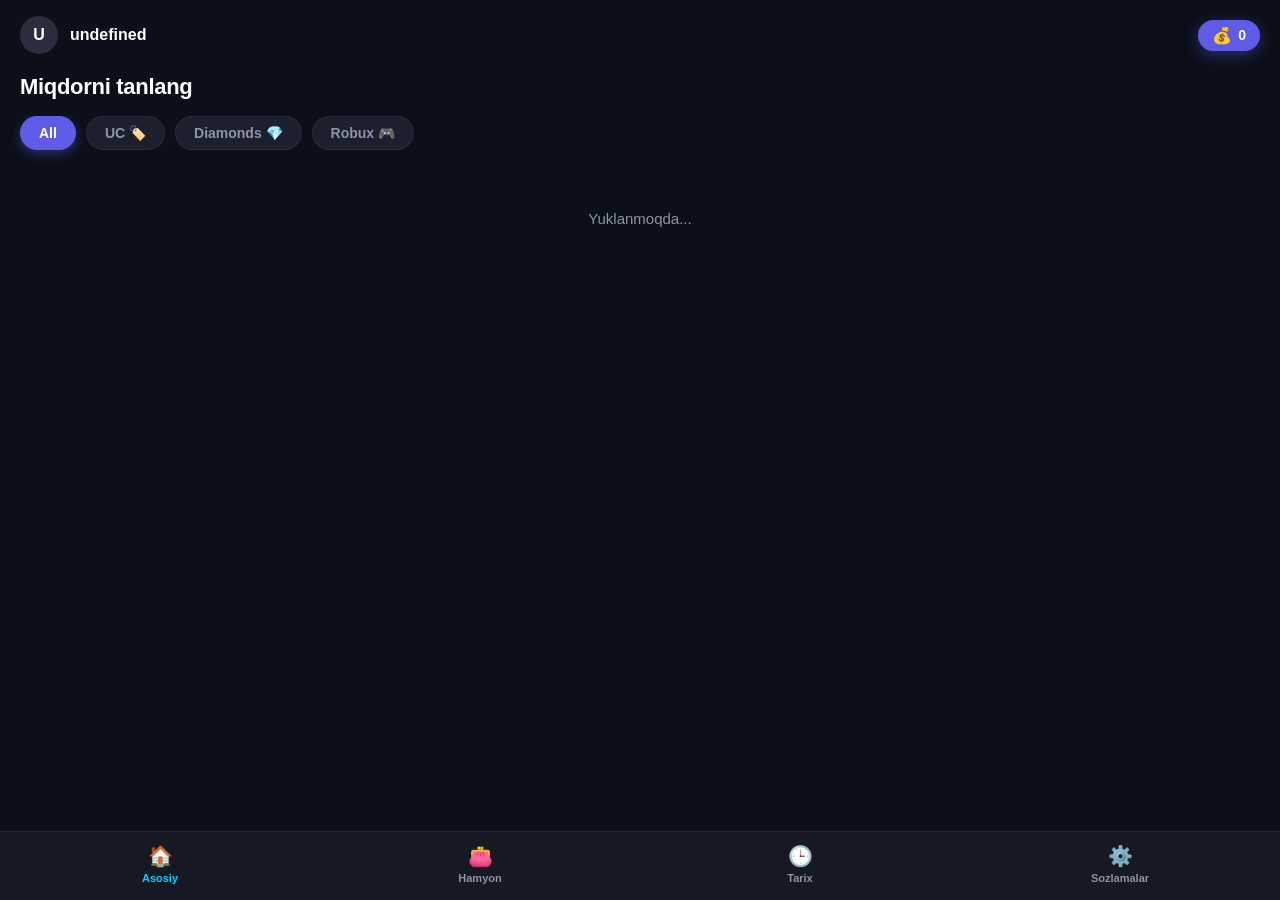
==== index.html @ a8fb094a "fix: overwrite old index.html files so GitHub Pages syncs the new UI" ====
<!DOCTYPE html>
<html lang="uz">

<head>
    <meta charset="UTF-8">
    <meta name="viewport" content="width=device-width, initial-scale=1.0, maximum-scale=1.0, user-scalable=no">
    <title>Donate Shop</title>

    <!-- Telegram Web App API -->
    <script src="https://telegram.org/js/telegram-web-app.js"></script>

    <style>
        /* 
         Buypin Clone Theme - Premium Dark
         We are hardcoding the dark theme as gamestop relies on dark UX
        */
        :root {
            --bg-main: #0b0f19;
            --bg-card: #1c1f2e;
            --bg-nav: #161824;
            --accent: #5e5ce6;
            --accent-glow: rgba(94, 92, 230, 0.4);
            --text-main: #ffffff;
            --text-muted: #8e93a6;
            --price-color: #00d2ff;
            /* Cyan pop */

            --border-radius: 16px;
            --font-family: -apple-system, BlinkMacSystemFont, "Segoe UI", Roboto, Helvetica, Arial, sans-serif;
        }

        * {
            box-sizing: border-box;
            -webkit-tap-highlight-color: transparent;
        }

        body {
            margin: 0;
            padding: 0;
            background-color: var(--bg-main);
            color: var(--text-main);
            font-family: var(--font-family);
            -webkit-font-smoothing: antialiased;
            padding-bottom: 90px;
            /* Space for bottom nav */
            overflow-x: hidden;
        }

        /* 1. HEADER (Buypin Exact Match) */
        .header {
            display: flex;
            justify-content: space-between;
            align-items: center;
            padding: 16px 20px 10px;
            background: var(--bg-main);
            position: sticky;
            top: 0;
            z-index: 50;
        }

        .header-left {
            display: flex;
            align-items: center;
            gap: 12px;
        }

        .avatar {
            width: 38px;
            height: 38px;
            border-radius: 50%;
            background: #2a2d3e;
            display: flex;
            align-items: center;
            justify-content: center;
            color: var(--text-main);
            font-weight: bold;
            font-size: 16px;
            object-fit: cover;
        }

        .user-name {
            font-size: 16px;
            font-weight: 700;
            margin: 0;
        }

        .header-right {
            display: flex;
            align-items: center;
            background: var(--accent);
            padding: 6px 14px;
            border-radius: 20px;
            gap: 6px;
            cursor: pointer;
            box-shadow: 0 4px 15px var(--accent-glow);
            transition: transform 0.2s;
        }

        .header-right:active {
            transform: scale(0.95);
        }

        .coin-icon {
            font-size: 16px;
            font-weight: bold;
            color: #ffd700;
        }

        .balance-value {
            font-weight: 800;
            font-size: 14px;
            color: #fff;
        }

        /* 2. TITLE */
        .page-title {
            padding: 10px 20px 16px;
            margin: 0;
            font-size: 22px;
            font-weight: 800;
            letter-spacing: -0.3px;
        }

        /* 3. CATEGORIES (Pills) */
        .categories-scroll {
            display: flex;
            gap: 10px;
            padding: 0 20px 20px;
            overflow-x: auto;
            scrollbar-width: none;
            -webkit-overflow-scrolling: touch;
        }

        .categories-scroll::-webkit-scrollbar {
            display: none;
        }

        .category-chip {
            padding: 8px 18px;
            border-radius: 20px;
            background: var(--bg-card);
            color: var(--text-muted);
            font-weight: 600;
            font-size: 14px;
            white-space: nowrap;
            cursor: pointer;
            border: 1px solid rgba(255, 255, 255, 0.05);
            transition: all 0.2s;
        }

        .category-chip.active {
            background: var(--accent);
            color: #ffffff;
            border-color: transparent;
            box-shadow: 0 4px 12px var(--accent-glow);
        }

        /* 4. PRODUCT GRID (2 Columns) */
        .grid-container {
            padding: 0 20px;
            display: grid;
            grid-template-columns: repeat(2, 1fr);
            gap: 12px;
        }

        /* 5. PRODUCT CARDS (Horizontal Layout inside) */
        .product-card {
            background: var(--bg-card);
            border-radius: 16px;
            padding: 14px;
            position: relative;
            display: flex;
            align-items: center;
            /* Vertical center */
            justify-content: space-between;
            border: 1px solid rgba(255, 255, 255, 0.04);
            box-shadow: 0 4px 12px rgba(0, 0, 0, 0.2);
            transition: transform 0.1s, box-shadow 0.1s;
            cursor: pointer;
            overflow: hidden;
            min-height: 85px;
        }

        .product-card:active {
            transform: scale(0.96);
            background: #232738;
        }

        .card-icon {
            font-size: 32px;
            filter: drop-shadow(0 2px 4px rgba(0, 0, 0, 0.3));
            flex-shrink: 0;
        }

        .card-info {
            display: flex;
            flex-direction: column;
            align-items: flex-end;
            /* Right align text like Buypin */
            flex-grow: 1;
            margin-left: 10px;
        }

        .card-title {
            font-size: 14px;
            font-weight: 700;
            margin: 0 0 4px 0;
            color: var(--text-main);
            text-align: right;
        }

        .card-price {
            font-size: 12px;
            font-weight: 800;
            color: var(--price-color);
            margin: 0;
            background: rgba(0, 210, 255, 0.1);
            padding: 2px 6px;
            border-radius: 6px;
            text-align: right;
        }

        /* Loading State */
        .loading-state {
            grid-column: 1 / -1;
            text-align: center;
            padding: 40px;
            color: var(--text-muted);
            font-size: 15px;
            font-weight: 500;
        }

        /* 6. BOTTOM NAVIGATION BAR (Asosiy, Hamyon, Tarix, Sozlamalar) */
        .bottom-nav {
            position: fixed;
            bottom: 0;
            left: 0;
            width: 100%;
            background: var(--bg-nav);
            display: flex;
            justify-content: space-around;
            padding: 12px 0 16px;
            /* Padding for iOS */
            border-top: 1px solid rgba(255, 255, 255, 0.05);
            z-index: 100;
        }

        .nav-item {
            display: flex;
            flex-direction: column;
            align-items: center;
            gap: 4px;
            color: var(--text-muted);
            font-size: 11px;
            font-weight: 600;
            cursor: pointer;
            transition: color 0.2s;
            flex: 1;
        }

        .nav-item.active {
            color: var(--price-color);
            /* Bright indicator for active */
        }

        .nav-icon {
            font-size: 20px;
        }

        /* 7. PURCHASE MODAL (BOTTOM SHEET) */
        .bottom-sheet-overlay {
            position: fixed;
            top: 0;
            left: 0;
            right: 0;
            bottom: 0;
            background: rgba(0, 0, 0, 0.6);
            backdrop-filter: blur(4px);
            -webkit-backdrop-filter: blur(4px);
            display: flex;
            align-items: flex-end;
            z-index: 1000;
            opacity: 0;
            pointer-events: none;
            transition: opacity 0.3s ease;
        }

        .bottom-sheet-overlay.active {
            opacity: 1;
            pointer-events: auto;
        }

        .bottom-sheet {
            background: var(--bg-card);
            width: 100%;
            border-radius: 20px 20px 0 0;
            padding: 24px;
            transform: translateY(100%);
            transition: transform 0.3s cubic-bezier(0.2, 0.8, 0.2, 1);
            box-shadow: 0 -10px 40px rgba(0, 0, 0, 0.3);
            border-top: 1px solid rgba(255, 255, 255, 0.05);
        }

        .bottom-sheet-overlay.active .bottom-sheet {
            transform: translateY(0);
        }

        .sheet-handle {
            width: 36px;
            height: 4px;
            background: #3e4256;
            border-radius: 2px;
            margin: -10px auto 20px;
        }

        .sheet-header-title {
            text-align: center;
            font-size: 18px;
            font-weight: 800;
            margin: 0 0 20px 0;
            color: var(--text-main);
        }

        /* Selected product info inside modal */
        .selected-product-box {
            background: var(--bg-main);
            border-radius: 12px;
            padding: 16px;
            display: flex;
            align-items: center;
            justify-content: space-between;
            margin-bottom: 20px;
            border: 1px solid rgba(255, 255, 255, 0.03);
        }

        .sp-left {
            display: flex;
            align-items: center;
            gap: 12px;
        }

        .sp-icon {
            font-size: 24px;
        }

        .sp-title {
            font-weight: 700;
            font-size: 15px;
            margin: 0;
        }

        .sp-price {
            color: var(--price-color);
            font-weight: 800;
            font-size: 14px;
            margin: 0;
            text-align: right;
        }

        .input-group {
            margin-bottom: 24px;
        }

        .input-label {
            display: block;
            font-size: 13px;
            font-weight: 600;
            margin-bottom: 8px;
            color: var(--text-muted);
        }

        .premium-input {
            width: 100%;
            padding: 14px 16px;
            background: var(--bg-main);
            border: 1px solid rgba(255, 255, 255, 0.08);
            border-radius: 12px;
            font-size: 16px;
            color: var(--text-main);
            outline: none;
            transition: all 0.2s;
        }

        .premium-input:focus {
            border-color: var(--accent);
            box-shadow: 0 0 0 2px var(--accent-glow);
        }

        .sheet-btn {
            width: 100%;
            padding: 16px;
            background: var(--accent);
            color: white;
            border: none;
            border-radius: 12px;
            font-size: 16px;
            font-weight: 800;
            cursor: pointer;
            box-shadow: 0 4px 15px var(--accent-glow);
            transition: transform 0.1s;
        }

        .sheet-btn:active {
            transform: scale(0.97);
            background: #4a48d4;
        }
    </style>
</head>

<body>

    <!-- 1. HEADER -->
    <header class="header">
        <div class="header-left">
            <img id="userAvatarWrap" class="avatar" src="" style="display:none;">
            <div id="defaultAvatar" class="avatar">U</div>
            <h2 class="user-name" id="userName">undefined</h2>
        </div>
        <div class="header-right" onclick="sendTopupAction()">
            <span class="coin-icon">💰</span>
            <span class="balance-value" id="userBalance">0</span>
        </div>
    </header>

    <!-- 2. TITLE -->
    <h1 class="page-title">Miqdorni tanlang</h1>

    <!-- 3. CATEGORIES -->
    <div class="categories-scroll" id="categoriesWrapper">
        <div class="category-chip active" onclick="filterCategory('All', this)">All</div>
        <div class="category-chip" onclick="filterCategory('PUBG Mobile', this)">UC 🏷️</div>
        <div class="category-chip" onclick="filterCategory('Mobile Legends', this)">Diamonds 💎</div>
        <div class="category-chip" onclick="filterCategory('Roblox', this)">Robux 🎮</div>
    </div>

    <!-- 4 & 5. PRODUCT GRID & CARDS -->
    <main class="grid-container" id="productsGrid">
        <div class="loading-state">Yuklanmoqda...</div>
    </main>

    <!-- 6. BOTTOM NAVIGATION -->
    <nav class="bottom-nav">
        <div class="nav-item active">
            <span class="nav-icon">🏠</span>
            <span>Asosiy</span>
        </div>
        <div class="nav-item" onclick="sendTopupAction()">
            <span class="nav-icon">👛</span>
            <span>Hamyon</span>
        </div>
        <div class="nav-item">
            <span class="nav-icon">🕒</span>
            <span>Tarix</span>
        </div>
        <div class="nav-item">
            <span class="nav-icon">⚙️</span>
            <span>Sozlamalar</span>
        </div>
    </nav>

    <!-- 7. PURCHASE MODAL (BOTTOM SHEET) -->
    <div class="bottom-sheet-overlay" id="bottomSheet" onclick="closeSheetOnBackground(event)">
        <div class="bottom-sheet">
            <div class="sheet-handle"></div>
            <h3 class="sheet-header-title" id="sheetCategoryTitle">PUBG Mobile</h3>

            <div class="selected-product-box">
                <div class="sp-left">
                    <div class="sp-icon" id="sheetIcon">💎</div>
                    <div class="sp-title" id="sheetName">60 UC</div>
                </div>
                <div class="sp-price" id="sheetPrice">11 500 UZS</div>
            </div>

            <div class="input-group">
                <label class="input-label" for="playerIdInput">User ID</label>
                <input type="text" id="playerIdInput" class="premium-input" placeholder="ID raqamingizni kiriting"
                    inputmode="numeric">
            </div>

            <button class="sheet-btn" onclick="confirmPurchase()">Tasdiqlash</button>
        </div>
    </div>

    <!-- MAIN LOGIC -->
    <script>
        const tg = window.Telegram.WebApp;

        let currentProductId = null;
        let allProducts = [];

        // API Endpoint for Catalog
        const API_URL = 'http://localhost:8080/api/catalog';

        document.addEventListener("DOMContentLoaded", () => {
            // WebApp Init
            tg.expand();
            tg.ready();
            tg.disableClosingConfirmation();

            // Set background color of telegram header to match our dark theme
            tg.setHeaderColor('#0b0f19');
            tg.setBackgroundColor('#0b0f19');

            // Setup Header User Info
            if (tg.initDataUnsafe && tg.initDataUnsafe.user) {
                const user = tg.initDataUnsafe.user;
                // If username exists, use it, else first name, else "undefined" like in buypin screenshot
                const displayName = user.username || user.first_name || 'undefined';
                document.getElementById('userName').textContent = displayName;

                // Set first letter as default avatar if no photo
                if (displayName !== 'undefined') {
                    document.getElementById('defaultAvatar').textContent = displayName.charAt(0).toUpperCase();
                }

                if (user.photo_url) {
                    const img = document.getElementById('userAvatarWrap');
                    img.src = user.photo_url;
                    img.style.display = 'flex';
                    document.getElementById('defaultAvatar').style.display = 'none';
                }
            }

            // Fetch Data
            fetchCatalog();
        });

        async function fetchCatalog() {
            try {
                const response = await fetch(API_URL);
                if (!response.ok) throw new Error('API Error');
                const data = await response.json();

                if (data.status === 'success') {
                    allProducts = data.data;
                    renderProducts(allProducts);
                } else {
                    renderMockDataFallback("Failed to load");
                }
            } catch (error) {
                console.error("Error fetching catalog:", error);
                renderMockDataFallback(error);
            }
        }

        function renderMockDataFallback(err) {
            allProducts = [
                { id: "pubg_60", category: "PUBG Mobile", name: "60 UC", price: 11500, icon: "💳" },
                { id: "pubg_325", category: "PUBG Mobile", name: "325 UC", price: 58000, icon: "📦" },
                { id: "pubg_660", category: "PUBG Mobile", name: "660 UC", price: 115000, icon: "💰" },
                { id: "mlbb_86", category: "Mobile Legends", name: "86 💎", price: 16000, icon: "💎" },
                { id: "roblox_80", category: "Roblox", name: "80 R$", price: 18000, icon: "🎮" }
            ];
            renderProducts(allProducts);
        }

        function renderProducts(products) {
            const grid = document.getElementById('productsGrid');
            grid.innerHTML = '';

            if (products.length === 0) {
                grid.innerHTML = '<div class="loading-state">Tovarlar topilmadi</div>';
                return;
            }

            products.forEach(p => {
                const priceFormatted = new Intl.NumberFormat('ru-RU').format(p.price);
                const card = document.createElement('div');
                card.className = 'product-card';
                card.onclick = () => openBottomSheet(p.id, p.category, p.name, p.price, p.icon);

                card.innerHTML = `
                    <div class="card-icon">${p.icon || '💳'}</div>
                    <div class="card-info">
                        <h4 class="card-title">${p.name}</h4>
                        <p class="card-price">${priceFormatted} UZS</p>
                    </div>
                `;
                grid.appendChild(card);
            });
        }

        function filterCategory(category, element) {
            if (tg.HapticFeedback) tg.HapticFeedback.selectionChanged();

            document.querySelectorAll('.category-chip').forEach(c => c.classList.remove('active'));
            element.classList.add('active');

            if (category === 'All') {
                renderProducts(allProducts);
            } else {
                const filtered = allProducts.filter(p => p.category === category);
                renderProducts(filtered);
            }
        }

        function sendTopupAction() {
            if (tg.HapticFeedback) tg.HapticFeedback.impactOccurred('medium');
            const data = JSON.stringify({ action: 'topup' });
            tg.sendData(data);
        }

        // Bottom Sheet Logic
        function openBottomSheet(productId, categoryName, productName, productPrice, iconId) {
            currentProductId = productId;
            const priceFormatted = new Intl.NumberFormat('ru-RU').format(productPrice);

            document.getElementById('sheetCategoryTitle').textContent = categoryName;
            document.getElementById('sheetName').textContent = productName;
            document.getElementById('sheetPrice').textContent = `${priceFormatted} UZS`;
            document.getElementById('sheetIcon').textContent = iconId || '💳';

            document.getElementById('playerIdInput').value = '';

            const overlay = document.getElementById('bottomSheet');
            overlay.classList.add('active');

            if (tg.HapticFeedback) tg.HapticFeedback.selectionChanged();
        }

        function closeBottomSheet() {
            document.getElementById('bottomSheet').classList.remove('active');
            currentProductId = null;
        }

        function closeSheetOnBackground(e) {
            if (e.target.id === 'bottomSheet') {
                closeBottomSheet();
            }
        }

        function confirmPurchase() {
            const playerId = document.getElementById('playerIdInput').value.trim();

            if (!playerId) {
                if (tg.HapticFeedback) tg.HapticFeedback.notificationOccurred('error');
                tg.showAlert("Iltimos, User ID kiriting!");
                return;
            }

            if (tg.HapticFeedback) tg.HapticFeedback.notificationOccurred('success');

            const data = JSON.stringify({
                action: 'buy',
                product_id: currentProductId,
                player_id: playerId
            });

            tg.sendData(data);
            closeBottomSheet();
        }
    </script>
</body>

</html>
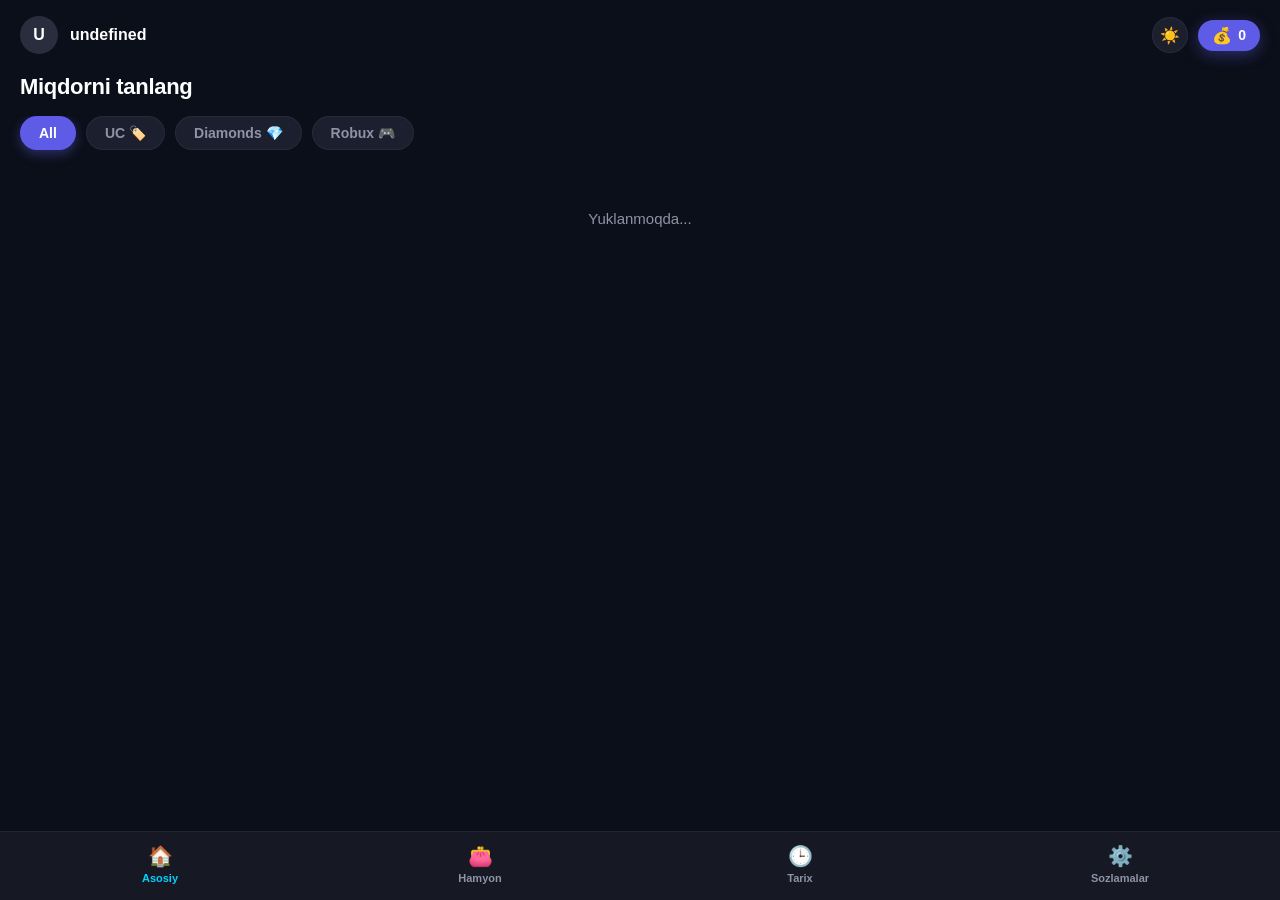
==== commit ab9e8ee5: "Update premium UI" ====
--- a/index.html
+++ b/index.html
@@ -11,8 +11,7 @@
 
     <style>
         /* 
-         Buypin Clone Theme - Premium Dark
-         We are hardcoding the dark theme as gamestop relies on dark UX
+         Premium Dynamic Theme
         */
         :root {
             --bg-main: #0b0f19;
@@ -23,10 +22,24 @@
             --text-main: #ffffff;
             --text-muted: #8e93a6;
             --price-color: #00d2ff;
-            /* Cyan pop */
+            --border-light: rgba(255, 255, 255, 0.05);
+            --border-input: rgba(255, 255, 255, 0.08);
 
             --border-radius: 16px;
             --font-family: -apple-system, BlinkMacSystemFont, "Segoe UI", Roboto, Helvetica, Arial, sans-serif;
+        }
+
+        [data-theme="light"] {
+            --bg-main: #f4f6f8;
+            --bg-card: #ffffff;
+            --bg-nav: #ffffff;
+            --accent: #5e5ce6;
+            --accent-glow: rgba(94, 92, 230, 0.2);
+            --text-main: #1a1b2e;
+            --text-muted: #6b7280;
+            --price-color: #0088cc;
+            --border-light: rgba(0, 0, 0, 0.06);
+            --border-input: rgba(0, 0, 0, 0.1);
         }
 
         * {
@@ -404,6 +417,63 @@
             transform: scale(0.97);
             background: #4a48d4;
         }
+
+        [data-theme="light"] .category-chip,
+        [data-theme="light"] .product-card,
+        [data-theme="light"] .bottom-sheet,
+        [data-theme="light"] .bottom-nav,
+        [data-theme="light"] .selected-product-box,
+        [data-theme="light"] .payment-method-card {
+            border-color: var(--border-light) !important;
+            box-shadow: 0 4px 15px rgba(0, 0, 0, 0.03) !important;
+        }
+
+        [data-theme="light"] .premium-input {
+            border-color: var(--border-input);
+            background: #f4f6f8;
+        }
+
+        [data-theme="light"] .product-card:active {
+            background: #f0f2f5;
+        }
+
+        /* Premium Glow and Glassmorphism */
+        .bottom-sheet {
+            backdrop-filter: blur(10px);
+            -webkit-backdrop-filter: blur(10px);
+            background: rgba(28, 31, 46, 0.95);
+        }
+
+        [data-theme="light"] .bottom-sheet {
+            background: rgba(255, 255, 255, 0.95);
+        }
+
+        .product-card {
+            transition: all 0.2s cubic-bezier(0.4, 0, 0.2, 1);
+        }
+
+        .theme-toggle-btn {
+            background: var(--bg-card);
+            border: 1px solid var(--border-light);
+            border-radius: 50%;
+            width: 36px;
+            height: 36px;
+            display: flex;
+            align-items: center;
+            justify-content: center;
+            font-size: 16px;
+            cursor: pointer;
+            transition: transform 0.2s;
+            color: var(--text-main);
+        }
+
+        .theme-toggle-btn:active {
+            transform: scale(0.9);
+        }
+
+        body {
+            transition: background-color 0.3s ease, color 0.3s ease;
+        }
     </style>
 </head>
 
@@ -416,18 +486,21 @@
             <div id="defaultAvatar" class="avatar">U</div>
             <h2 class="user-name" id="userName">undefined</h2>
         </div>
-        <div class="header-right" onclick="sendTopupAction()">
-            <span class="coin-icon">💰</span>
-            <span class="balance-value" id="userBalance">0</span>
+        <div style="display: flex; gap: 10px; align-items: center;">
+            <div class="theme-toggle-btn" onclick="toggleTheme()" id="themeToggleIcon">☀️</div>
+            <div class="header-right" onclick="sendTopupAction()">
+                <span class="coin-icon">💰</span>
+                <span class="balance-value" id="userBalance">0</span>
+            </div>
         </div>
     </header>
 
     <!-- 2. TITLE -->
-    <h1 class="page-title">Miqdorni tanlang</h1>
+    <h1 class="page-title" id="pageTitle">Miqdorni tanlang</h1>
 
     <!-- 3. CATEGORIES -->
     <div class="categories-scroll" id="categoriesWrapper">
-        <div class="category-chip active" onclick="filterCategory('All', this)">All</div>
+        <div class="category-chip active" id="catAll" onclick="filterCategory('All', this)">All</div>
         <div class="category-chip" onclick="filterCategory('PUBG Mobile', this)">UC 🏷️</div>
         <div class="category-chip" onclick="filterCategory('Mobile Legends', this)">Diamonds 💎</div>
         <div class="category-chip" onclick="filterCategory('Roblox', this)">Robux 🎮</div>
@@ -442,19 +515,19 @@
     <nav class="bottom-nav">
         <div class="nav-item active">
             <span class="nav-icon">🏠</span>
-            <span>Asosiy</span>
+            <span id="navHome">Asosiy</span>
         </div>
         <div class="nav-item" onclick="sendTopupAction()">
             <span class="nav-icon">👛</span>
-            <span>Hamyon</span>
+            <span id="navWallet">Hamyon</span>
         </div>
         <div class="nav-item">
             <span class="nav-icon">🕒</span>
-            <span>Tarix</span>
+            <span id="navHistory">Tarix</span>
         </div>
         <div class="nav-item">
             <span class="nav-icon">⚙️</span>
-            <span>Sozlamalar</span>
+            <span id="navSettings">Sozlamalar</span>
         </div>
     </nav>
 
@@ -473,184 +546,535 @@
             </div>
 
             <div class="input-group">
-                <label class="input-label" for="playerIdInput">User ID</label>
+                <label class="input-label" id="labelUserId" for="playerIdInput">User ID</label>
                 <input type="text" id="playerIdInput" class="premium-input" placeholder="ID raqamingizni kiriting"
                     inputmode="numeric">
             </div>
 
-            <button class="sheet-btn" onclick="confirmPurchase()">Tasdiqlash</button>
+            <button class="sheet-btn" id="btnConfirm" onclick="openPaymentMethods()">Tasdiqlash</button>
         </div>
     </div>
 
-    <!-- MAIN LOGIC -->
-    <script>
-        const tg = window.Telegram.WebApp;
-
-        let currentProductId = null;
-        let allProducts = [];
-
-        // API Endpoint for Catalog
-        const API_URL = 'http://localhost:8080/api/catalog';
-
-        document.addEventListener("DOMContentLoaded", () => {
-            // WebApp Init
-            tg.expand();
-            tg.ready();
-            tg.disableClosingConfirmation();
-
-            // Set background color of telegram header to match our dark theme
-            tg.setHeaderColor('#0b0f19');
-            tg.setBackgroundColor('#0b0f19');
-
-            // Setup Header User Info
-            if (tg.initDataUnsafe && tg.initDataUnsafe.user) {
-                const user = tg.initDataUnsafe.user;
-                // If username exists, use it, else first name, else "undefined" like in buypin screenshot
-                const displayName = user.username || user.first_name || 'undefined';
-                document.getElementById('userName').textContent = displayName;
-
-                // Set first letter as default avatar if no photo
-                if (displayName !== 'undefined') {
-                    document.getElementById('defaultAvatar').textContent = displayName.charAt(0).toUpperCase();
-                }
-
-                if (user.photo_url) {
-                    const img = document.getElementById('userAvatarWrap');
-                    img.src = user.photo_url;
-                    img.style.display = 'flex';
-                    document.getElementById('defaultAvatar').style.display = 'none';
-                }
-            }
-
-            // Fetch Data
-            fetchCatalog();
-        });
-
-        async function fetchCatalog() {
-            try {
-                const response = await fetch(API_URL);
-                if (!response.ok) throw new Error('API Error');
-                const data = await response.json();
-
-                if (data.status === 'success') {
-                    allProducts = data.data;
-                    renderProducts(allProducts);
+    <!-- 8. PAYMENT METHODS MODAL (BOTTOM SHEET) -->
+    <div class="bottom-sheet-overlay" id="paymentMethodsSheet" onclick="closeSheetOnBackground(event)">
+        <div class="bottom-sheet">
+            <div class="sheet-handle"></div>
+            <h3 class="sheet-header-title" id="titlePaymentMethod">To'lov usulini tanlang</h3>
+
+            <div class="payment-methods-grid"
+                style="display: grid; grid-template-columns: 1fr 1fr; gap: 12px; margin-bottom: 24px;">
+                <div class="payment-method-card" onclick="openPaymentDetails('Uzcard')"
+                    style="background: var(--bg-main); border: 1px solid rgba(255,255,255,0.08); border-radius: 12px; padding: 16px; text-align: center; cursor: pointer;">
+                    <span style="font-size: 24px; display: block; margin-bottom: 8px;">💳</span>
+                    <span style="font-weight: 700; font-size: 14px;">Uzcard</span>
+                </div>
+                <div class="payment-method-card" onclick="openPaymentDetails('HUMO')"
+                    style="background: var(--bg-main); border: 1px solid rgba(255,255,255,0.08); border-radius: 12px; padding: 16px; text-align: center; cursor: pointer;">
+                    <span style="font-size: 24px; display: block; margin-bottom: 8px;">💳</span>
+                    <span style="font-weight: 700; font-size: 14px;">HUMO</span>
+                </div>
+            </div>
+        </div>
+    </div>
+
+    <!-- 9. PAYMENT DETAILS MODAL (BOTTOM SHEET) -->
+    <div class="bottom-sheet-overlay" id="paymentDetailsSheet" onclick="closeSheetOnBackground(event)">
+        <div class="bottom-sheet">
+            <div class="sheet-handle"></div>
+            <h3 class="sheet-header-title" id="titlePaymentDetails">To'lov ma'lumotlari</h3>
+
+            <div
+                style="background: var(--bg-main); padding: 16px; border-radius: 12px; border: 1px solid rgba(255,255,255,0.05); margin-bottom: 20px;">
+                <p id="labelCardNumber" style="color: var(--text-muted); font-size: 13px; margin: 0 0 4px 0;">Karta
+                    raqami (<span id="selectedPaymentMethod">Uzcard</span>)</p>
+                <div style="display: flex; justify-content: space-between; align-items: center;">
+                    <h2 style="margin: 0; font-size: 18px; letter-spacing: 1px; color: var(--price-color);"
+                        id="merchantCardInfo">8600 1234 5678 9012</h2>
+                    <button onclick="copyToClipboard('merchantCardInfo')" class="btn-copy"
+                        style="background: transparent; border: none; color: var(--accent); cursor: pointer; font-size: 16px;">📋
+                        Nuxsa</button>
+                </div>
+
+                <hr style="border: 0; border-top: 1px solid rgba(255,255,255,0.05); margin: 16px 0;">
+
+                <p id="labelAmount" style="color: var(--text-muted); font-size: 13px; margin: 0 0 4px 0;">O'tkazma
+                    summasi</p>
+                <div style="display: flex; justify-content: space-between; align-items: center;">
+                    <h2 style="margin: 0; font-size: 20px; font-weight: 800;" id="exactAmountToTransfer">0 UZS</h2>
+                    <button onclick="copyToClipboard('exactAmountToTransfer')" class="btn-copy"
+                        style="background: transparent; border: none; color: var(--accent); cursor: pointer; font-size: 16px;">📋
+                        Nuxsa</button>
+                </div>
+                <p id="labelWarning" style="color: #ff4757; font-size: 12px; margin: 8px 0 0 0;">⚠️ Diqqat: Summani
+                    tiyinlarigacha aniq
+                    o'tkazing, aks holda tushmaydi!</p>
+            </div>
+
+            <button class="sheet-btn" id="btnPaid" onclick="checkPaymentStatus()">To'lovni qildim ✅</button>
+            <button class="sheet-btn" id="btnCancel" onclick="closeAllSheets()"
+                style="background: transparent; box-shadow: none; border: 1px solid rgba(255,255,255,0.1); margin-top: 12px; color: var(--text-muted);">Bekor
+                qilish</button>
+        </div>
+        <!-- 10. ADMIN MODAL (BOTTOM SHEET) -->
+        <div class="bottom-sheet-overlay" id="adminSheet" onclick="closeSheetOnBackground(event)">
+            <div class="bottom-sheet">
+                <div class="sheet-handle"></div>
+                <h3 class="sheet-header-title">🔧 Admin Panel</h3>
+
+                <div style="background: var(--bg-main); padding: 16px; border-radius: 12px; margin-bottom: 20px;">
+                    <p style="color: var(--text-muted); font-size: 13px; margin: 0 0 12px 0;">Pending Payments</p>
+                    <div id="adminPaymentsList">
+                        <div class="loading-state">Loading...</div>
+                    </div>
+                </div>
+
+                <button class="sheet-btn" onclick="closeAllSheets()"
+                    style="background: transparent; box-shadow: none; border: 1px solid rgba(255,255,255,0.1); color: var(--text-muted);">Yopish</button>
+            </div>
+        </div>
+
+        <!-- MAIN LOGIC -->
+        <script>
+            const tg = window.Telegram.WebApp;
+
+            let currentProductId = null;
+            let allProducts = [];
+
+            // App Language State
+            const urlParams = new URLSearchParams(window.location.search);
+            let currentLang = urlParams.get('lang') || 'uz';
+
+            const i18n = {
+                "uz": {
+                    "title": "Miqdorni tanlang",
+                    "all": "Barchasi",
+                    "nav_home": "Asosiy",
+                    "nav_wallet": "Hamyon",
+                    "nav_history": "Tarix",
+                    "nav_settings": "Sozlamalar",
+                    "input_label": "User ID",
+                    "input_placeholder": "ID raqamingizni kiriting",
+                    "btn_confirm": "Tasdiqlash",
+                    "payment_title": "To'lov usulini tanlang",
+                    "payment_details_title": "To'lov ma'lumotlari",
+                    "card_number": "Karta raqami",
+                    "amount": "O'tkazma summasi",
+                    "warning": "⚠️ Diqqat: Summani tiyinlarigacha aniq o'tkazing, aks holda tushmaydi!",
+                    "btn_paid": "To'lovni qildim ✅",
+                    "btn_cancel": "Bekor qilish",
+                    "modal_alert_id": "Iltimos, User ID kiriting!",
+                    "modal_alert_copy": "Nusxa olindi: ",
+                    "modal_alert_success": "To'lov qabul qilindi! Iltimos botdagi xabarni kuting.",
+                    "loading": "Yuklanmoqda...",
+                    "no_products": "Tovarlar topilmadi",
+                    "btn_copy": "📋 Nuxsa"
+                },
+                "ru": {
+                    "title": "Выберите категорию",
+                    "all": "Все",
+                    "nav_home": "Главная",
+                    "nav_wallet": "Кошелек",
+                    "nav_history": "История",
+                    "nav_settings": "Настройки",
+                    "input_label": "Ваш ID",
+                    "input_placeholder": "Введите ваш игровой ID",
+                    "btn_confirm": "Подтвердить",
+                    "payment_title": "Выберите способ оплаты",
+                    "payment_details_title": "Реквизиты для оплаты",
+                    "card_number": "Номер карты",
+                    "amount": "Сумма перевода",
+                    "warning": "⚠️ Внимание: Переведите ровно указанную сумму, иначе платеж не пройдет!",
+                    "btn_paid": "Я оплатил(а) ✅",
+                    "btn_cancel": "Отмена",
+                    "modal_alert_id": "Пожалуйста, введите ваш ID!",
+                    "modal_alert_copy": "Скопировано: ",
+                    "modal_alert_success": "Платеж принят! Пожалуйста, ожидайте сообщения в боте.",
+                    "loading": "Загрузка...",
+                    "no_products": "Товары не найдены",
+                    "btn_copy": "📋 Копия"
+                }
+            };
+
+            function applyLanguage() {
+                const lang = i18n[currentLang] || i18n['uz'];
+                document.getElementById('pageTitle').textContent = lang.title;
+                document.getElementById('catAll').textContent = lang.all;
+                document.getElementById('navHome').textContent = lang.nav_home;
+                document.getElementById('navWallet').textContent = lang.nav_wallet;
+                document.getElementById('navHistory').textContent = lang.nav_history;
+                document.getElementById('navSettings').textContent = lang.nav_settings;
+
+                document.getElementById('labelUserId').textContent = lang.input_label;
+                document.getElementById('playerIdInput').placeholder = lang.input_placeholder;
+                document.getElementById('btnConfirm').textContent = lang.btn_confirm;
+
+                document.getElementById('titlePaymentMethod').textContent = lang.payment_title;
+                document.getElementById('titlePaymentDetails').textContent = lang.payment_details_title;
+
+                document.getElementById('labelCardNumber').innerHTML = `${lang.card_number} (<span id="selectedPaymentMethod">Uzcard</span>)`;
+                document.getElementById('labelAmount').textContent = lang.amount;
+                document.getElementById('labelWarning').textContent = lang.warning;
+
+                document.getElementById('btnPaid').textContent = lang.btn_paid;
+                document.getElementById('btnCancel').textContent = lang.btn_cancel;
+
+                document.querySelectorAll('.btn-copy').forEach(btn => btn.textContent = lang.btn_copy);
+            }
+
+            // API Endpoints
+            const API_BASE = window.location.origin;
+
+            document.addEventListener("DOMContentLoaded", async () => {
+                // Apply language first
+                applyLanguage();
+
+                // WebApp Init
+                tg.expand();
+                tg.ready();
+                tg.disableClosingConfirmation();
+
+                // Set background color of telegram header to match our dark theme
+                tg.setHeaderColor('#0b0f19');
+                tg.setBackgroundColor('#0b0f19');
+
+                // Setup Header User Info & Auth
+                let is_admin = false;
+
+                const initData = tg?.initData || 'test_mode=1';
+                try {
+                    const authRes = await fetch(`${API_BASE}/api/auth`, {
+                        method: 'POST',
+                        headers: { 'Content-Type': 'application/json' },
+                        body: JSON.stringify({ initData })
+                    });
+                    const authData = await authRes.json();
+                    if (authData.ok) {
+                        is_admin = authData.is_admin;
+                        // Assuming you want to update balance here too: 
+                        // document.getElementById('userBalance').textContent = new Intl.NumberFormat('ru-RU').format(authData.balance);
+                    }
+                } catch (e) {
+                    console.error("Auth error:", e);
+                }
+
+                if (tg.initDataUnsafe && tg.initDataUnsafe.user) {
+                    const user = tg.initDataUnsafe.user;
+                    const displayName = user.username || user.first_name || 'undefined';
+                    document.getElementById('userName').textContent = displayName;
+
+                    if (displayName !== 'undefined') {
+                        document.getElementById('defaultAvatar').textContent = displayName.charAt(0).toUpperCase();
+                    }
+
+                    if (user.photo_url) {
+                        const img = document.getElementById('userAvatarWrap');
+                        img.src = user.photo_url;
+                        img.style.display = 'flex';
+                        document.getElementById('defaultAvatar').style.display = 'none';
+                    }
+                }
+
+                // Add Admin button dynamically if user is admin
+                if (is_admin) {
+                    const nav = document.querySelector('.bottom-nav');
+                    const adminHtml = `
+                    <div class="nav-btn" onclick="openAdminPanel()">
+                        <span class="nav-icon" style="color:#ff9f43">🔧</span>
+                        <span class="nav-label" id="navAdmin">Admin</span>
+                    </div>`;
+                    nav.insertAdjacentHTML('beforeend', adminHtml);
+                }
+
+                // Sync with Telegram Theme if available
+                if (tg.colorScheme === 'light') toggleTheme(true, 'light');
+                else toggleTheme(true, 'dark');
+
+                // Fetch Data
+                fetchCatalog();
+            });
+
+            async function openAdminPanel() {
+                if (tg.HapticFeedback) tg.HapticFeedback.impactOccurred('medium');
+                closeAllSheets();
+
+                const overlay = document.getElementById('adminSheet');
+                overlay.classList.add('active');
+
+                try {
+                    const res = await fetch(`${API_BASE}/api/admin/payments`);
+                    const data = await res.json();
+                    const list = document.getElementById('adminPaymentsList');
+
+                    if (data.ok && data.data.length > 0) {
+                        list.innerHTML = data.data.map(p => `
+                            <div style="background:var(--bg-card); padding:10px; border-radius:8px; margin-bottom:8px; display:flex; justify-content:space-between; align-items:center;">
+                                <div>
+                                    <strong style="font-size:14px">${p.name || 'User'}</strong><br>
+                                    <small style="color:var(--text-muted)">${new Intl.NumberFormat('ru-RU').format(p.locked_amount)} UZS</small>
+                                </div>
+                                <button onclick="approvePayment(${p.id}, this)" style="background:var(--price-color); border:none; color:white; padding:6px 12px; border-radius:6px; font-weight:bold;">✅</button>
+                            </div>
+                        `).join('');
+                    } else {
+                        list.innerHTML = `<div class="loading-state">Ma'lumot topilmadi.</div>`;
+                    }
+                } catch (e) {
+                    console.error(e);
+                    document.getElementById('adminPaymentsList').innerHTML = `<div class="loading-state">Xatolik yuz berdi.</div>`;
+                }
+            }
+
+            async function approvePayment(id, btnElement) {
+                btnElement.disabled = true;
+                btnElement.textContent = "⏳";
+                try {
+                    const res = await fetch(`${API_BASE}/api/admin/approve`, {
+                        method: 'POST',
+                        headers: { 'Content-Type': 'application/json' },
+                        body: JSON.stringify({ payment_id: id })
+                    });
+                    const data = await res.json();
+                    if (data.ok) {
+                        tg.showAlert(data.message);
+                        openAdminPanel(); // Refresh list
+                    } else {
+                        tg.showAlert(data.error);
+                        btnElement.disabled = false;
+                        btnElement.textContent = "✅";
+                    }
+                } catch (e) {
+                    tg.showAlert("API Error");
+                    btnElement.disabled = false;
+                    btnElement.textContent = "✅";
+                }
+            }
+
+            function toggleTheme(force = false, themeName = '') {
+                const root = document.documentElement;
+                const btn = document.getElementById('themeToggleIcon');
+                let current = root.getAttribute('data-theme') || 'dark';
+                let next = force ? themeName : (current === 'dark' ? 'light' : 'dark');
+
+                root.setAttribute('data-theme', next);
+                if (next === 'light') {
+                    btn.textContent = '🌙';
+                    tg.setHeaderColor('#f4f6f8');
+                    tg.setBackgroundColor('#f4f6f8');
                 } else {
-                    renderMockDataFallback("Failed to load");
-                }
-            } catch (error) {
-                console.error("Error fetching catalog:", error);
-                renderMockDataFallback(error);
-            }
-        }
-
-        function renderMockDataFallback(err) {
-            allProducts = [
-                { id: "pubg_60", category: "PUBG Mobile", name: "60 UC", price: 11500, icon: "💳" },
-                { id: "pubg_325", category: "PUBG Mobile", name: "325 UC", price: 58000, icon: "📦" },
-                { id: "pubg_660", category: "PUBG Mobile", name: "660 UC", price: 115000, icon: "💰" },
-                { id: "mlbb_86", category: "Mobile Legends", name: "86 💎", price: 16000, icon: "💎" },
-                { id: "roblox_80", category: "Roblox", name: "80 R$", price: 18000, icon: "🎮" }
-            ];
-            renderProducts(allProducts);
-        }
-
-        function renderProducts(products) {
-            const grid = document.getElementById('productsGrid');
-            grid.innerHTML = '';
-
-            if (products.length === 0) {
-                grid.innerHTML = '<div class="loading-state">Tovarlar topilmadi</div>';
-                return;
-            }
-
-            products.forEach(p => {
-                const priceFormatted = new Intl.NumberFormat('ru-RU').format(p.price);
-                const card = document.createElement('div');
-                card.className = 'product-card';
-                card.onclick = () => openBottomSheet(p.id, p.category, p.name, p.price, p.icon);
-
-                card.innerHTML = `
-                    <div class="card-icon">${p.icon || '💳'}</div>
+                    btn.textContent = '☀️';
+                    tg.setHeaderColor('#0b0f19');
+                    tg.setBackgroundColor('#0b0f19');
+                }
+                if (tg.HapticFeedback && !force) tg.HapticFeedback.impactOccurred('light');
+            }
+
+            async function fetchCatalog() {
+                try {
+                    const response = await fetch(`${API_BASE}/api/catalog`);
+                    if (!response.ok) throw new Error('API Error');
+                    const data = await response.json();
+
+                    if (data.status === 'success') {
+                        allProducts = data.data;
+                        renderProducts(allProducts);
+                    } else {
+                        renderMockDataFallback("Failed to load");
+                    }
+                } catch (error) {
+                    console.error("Error fetching catalog:", error);
+                    renderMockDataFallback(error);
+                }
+            }
+
+            function renderMockDataFallback(err) {
+                allProducts = [
+                    { id: "pubg_60", category: "PUBG Mobile", name: "60 UC", price: 11500, icon: "images/pubg_uc_1772702840618.png", isImage: true },
+                    { id: "pubg_325", category: "PUBG Mobile", name: "325 UC", price: 58000, icon: "images/pubg_uc_1772702840618.png", isImage: true },
+                    { id: "pubg_660", category: "PUBG Mobile", name: "660 UC", price: 115000, icon: "images/pubg_uc_1772702840618.png", isImage: true },
+                    { id: "mlbb_86", category: "Mobile Legends", name: "86 💎", price: 16000, icon: "images/mlbb_diamond_1772702858620.png", isImage: true },
+                    { id: "roblox_80", category: "Roblox", name: "80 R$", price: 18000, icon: "images/roblox_robux_1772702877156.png", isImage: true }
+                ];
+                renderProducts(allProducts);
+            }
+
+            function renderProducts(products) {
+                const grid = document.getElementById('productsGrid');
+                grid.innerHTML = '';
+
+                if (products.length === 0) {
+                    grid.innerHTML = '<div class="loading-state">' + i18n[currentLang].no_products + '</div>';
+                    return;
+                }
+
+                products.forEach(p => {
+                    const priceFormatted = new Intl.NumberFormat('ru-RU').format(p.price);
+                    const card = document.createElement('div');
+                    card.className = 'product-card';
+
+                    // API Fallback Logic for Images
+                    if (!p.isImage && !p.icon) {
+                        if (p.category === 'PUBG Mobile' || p.category === 'PUBG') {
+                            p.icon = "images/pubg_uc_1772702840618.png"; p.isImage = true;
+                        } else if (p.category === 'Mobile Legends' || p.category === 'MLBB') {
+                            p.icon = "images/mlbb_diamond_1772702858620.png"; p.isImage = true;
+                        } else if (p.category === 'Roblox' || p.category === 'ROBLOX') {
+                            p.icon = "images/roblox_robux_1772702877156.png"; p.isImage = true;
+                        }
+                    }
+
+                    let iconHtml = p.isImage ? `<img src="${p.icon}" style="width:40px;height:40px;object-fit:contain;filter:drop-shadow(0 2px 5px rgba(0,0,0,0.4));">` : `<div class="card-icon" style="font-size:24px;">${p.icon || '💳'}</div>`;
+
+                    card.onclick = () => openBottomSheet(p.buyer_sku_code, p.category, p.product_name, p.sell_price, p.icon, p.isImage);
+
+                    card.innerHTML = `
+                    ${iconHtml}
                     <div class="card-info">
-                        <h4 class="card-title">${p.name}</h4>
+                        <h4 class="card-title">${p.product_name}</h4>
                         <p class="card-price">${priceFormatted} UZS</p>
                     </div>
                 `;
-                grid.appendChild(card);
-            });
-        }
-
-        function filterCategory(category, element) {
-            if (tg.HapticFeedback) tg.HapticFeedback.selectionChanged();
-
-            document.querySelectorAll('.category-chip').forEach(c => c.classList.remove('active'));
-            element.classList.add('active');
-
-            if (category === 'All') {
-                renderProducts(allProducts);
-            } else {
-                const filtered = allProducts.filter(p => p.category === category);
-                renderProducts(filtered);
-            }
-        }
-
-        function sendTopupAction() {
-            if (tg.HapticFeedback) tg.HapticFeedback.impactOccurred('medium');
-            const data = JSON.stringify({ action: 'topup' });
-            tg.sendData(data);
-        }
-
-        // Bottom Sheet Logic
-        function openBottomSheet(productId, categoryName, productName, productPrice, iconId) {
-            currentProductId = productId;
-            const priceFormatted = new Intl.NumberFormat('ru-RU').format(productPrice);
-
-            document.getElementById('sheetCategoryTitle').textContent = categoryName;
-            document.getElementById('sheetName').textContent = productName;
-            document.getElementById('sheetPrice').textContent = `${priceFormatted} UZS`;
-            document.getElementById('sheetIcon').textContent = iconId || '💳';
-
-            document.getElementById('playerIdInput').value = '';
-
-            const overlay = document.getElementById('bottomSheet');
-            overlay.classList.add('active');
-
-            if (tg.HapticFeedback) tg.HapticFeedback.selectionChanged();
-        }
-
-        function closeBottomSheet() {
-            document.getElementById('bottomSheet').classList.remove('active');
-            currentProductId = null;
-        }
-
-        function closeSheetOnBackground(e) {
-            if (e.target.id === 'bottomSheet') {
-                closeBottomSheet();
-            }
-        }
-
-        function confirmPurchase() {
-            const playerId = document.getElementById('playerIdInput').value.trim();
-
-            if (!playerId) {
-                if (tg.HapticFeedback) tg.HapticFeedback.notificationOccurred('error');
-                tg.showAlert("Iltimos, User ID kiriting!");
-                return;
-            }
-
-            if (tg.HapticFeedback) tg.HapticFeedback.notificationOccurred('success');
-
-            const data = JSON.stringify({
-                action: 'buy',
-                product_id: currentProductId,
-                player_id: playerId
-            });
-
-            tg.sendData(data);
-            closeBottomSheet();
-        }
-    </script>
+                    grid.appendChild(card);
+                });
+            }
+
+            function filterCategory(category, element) {
+                if (tg.HapticFeedback) tg.HapticFeedback.selectionChanged();
+
+                document.querySelectorAll('.category-chip').forEach(c => c.classList.remove('active'));
+                element.classList.add('active');
+
+                if (category === 'All') {
+                    renderProducts(allProducts);
+                } else {
+                    const filtered = allProducts.filter(p => {
+                        if (category === 'PUBG Mobile') return p.category === 'PUBG';
+                        if (category === 'Mobile Legends') return p.category === 'MLBB';
+                        if (category === 'Roblox') return p.category === 'ROBLOX';
+                        return p.category === category;
+                    });
+                    renderProducts(filtered);
+                }
+            }
+
+            function sendTopupAction() {
+                if (tg.HapticFeedback) tg.HapticFeedback.impactOccurred('medium');
+                const data = JSON.stringify({ action: 'topup' });
+                tg.sendData(data);
+            }
+
+            // Bottom Sheet Logic
+            function openBottomSheet(productId, categoryName, productName, productPrice, iconId, isImg = false) {
+                currentProductId = productId;
+                const priceFormatted = new Intl.NumberFormat('ru-RU').format(productPrice);
+
+                document.getElementById('sheetCategoryTitle').textContent = categoryName;
+                document.getElementById('sheetName').textContent = productName;
+                document.getElementById('sheetPrice').textContent = `${priceFormatted} UZS`;
+
+                const sheetIconBox = document.getElementById('sheetIcon');
+                if (isImg) {
+                    sheetIconBox.innerHTML = `<img src="${iconId}" style="width:50px;height:50px;object-fit:contain;filter:drop-shadow(0 4px 8px rgba(0,0,0,0.3));">`;
+                } else {
+                    sheetIconBox.textContent = iconId || '💳';
+                }
+
+                document.getElementById('playerIdInput').value = '';
+
+                const overlay = document.getElementById('bottomSheet');
+                overlay.classList.add('active');
+
+                if (tg.HapticFeedback) tg.HapticFeedback.selectionChanged();
+            }
+
+            function closeBottomSheet() {
+                document.getElementById('bottomSheet').classList.remove('active');
+                // Do not clear ID yet, user might come back back
+            }
+
+            function closeAllSheets() {
+                document.querySelectorAll('.bottom-sheet-overlay').forEach(el => el.classList.remove('active'));
+                currentProductId = null;
+                pendingPaymentAmount = 0;
+            }
+
+            function closeSheetOnBackground(e) {
+                if (e.target.classList.contains('bottom-sheet-overlay')) {
+                    e.target.classList.remove('active');
+                }
+            }
+
+            let pendingPaymentAmount = 0;
+
+            function openPaymentMethods() {
+                const playerId = document.getElementById('playerIdInput').value.trim();
+                if (!playerId) {
+                    if (tg.HapticFeedback) tg.HapticFeedback.notificationOccurred('error');
+                    tg.showAlert(i18n[currentLang].modal_alert_id);
+                    return;
+                }
+
+                if (tg.HapticFeedback) tg.HapticFeedback.impactOccurred('light');
+
+                // Switch from Bottom Sheet to Payment Methods
+                document.getElementById('bottomSheet').classList.remove('active');
+                document.getElementById('paymentMethodsSheet').classList.add('active');
+            }
+
+            function openPaymentDetails(method) {
+                if (tg.HapticFeedback) tg.HapticFeedback.impactOccurred('medium');
+
+                document.getElementById('paymentMethodsSheet').classList.remove('active');
+                document.getElementById('selectedPaymentMethod').textContent = method;
+
+                // Generate exact P2P amount based on price + random cents
+                const basePrice = parseInt(document.getElementById('sheetPrice').textContent.replace(/\D/g, ''));
+                const randomAdd = Math.floor(Math.random() * 99) + 1;
+                pendingPaymentAmount = basePrice + randomAdd;
+
+                const priceFormatted = new Intl.NumberFormat('ru-RU').format(pendingPaymentAmount);
+                document.getElementById('exactAmountToTransfer').textContent = `${priceFormatted} UZS`;
+                document.getElementById('exactAmountToTransfer').dataset.raw = pendingPaymentAmount;
+
+                // Mock card numbers based on Method
+                if (method === 'HUMO') {
+                    document.getElementById('merchantCardInfo').textContent = "9860 1234 5678 9012";
+                } else {
+                    document.getElementById('merchantCardInfo').textContent = "8600 1234 5678 9012";
+                }
+
+                document.getElementById('paymentDetailsSheet').classList.add('active');
+            }
+
+            function copyToClipboard(elementId) {
+                if (tg.HapticFeedback) tg.HapticFeedback.selectionChanged();
+                const el = document.getElementById(elementId);
+                const textToCopy = el.dataset.raw ? el.dataset.raw : el.textContent.replace(/\s+/g, '');
+
+                navigator.clipboard.writeText(textToCopy).then(() => {
+                    tg.showAlert(i18n[currentLang].modal_alert_copy + textToCopy);
+                }).catch(err => {
+                    console.error('Copy failure', err);
+                });
+            }
+
+            function checkPaymentStatus() {
+                if (tg.HapticFeedback) tg.HapticFeedback.notificationOccurred('success');
+
+                const playerId = document.getElementById('playerIdInput').value.trim();
+                const data = JSON.stringify({
+                    action: 'buy',
+                    product_id: currentProductId,
+                    player_id: playerId,
+                    paid_amount: pendingPaymentAmount
+                });
+
+                // Send to Telegram Bot letting it know user claims they paid
+                tg.sendData(data);
+
+                tg.showAlert(i18n[currentLang].modal_alert_success);
+                closeAllSheets();
+            }
+        </script>
 </body>
 
 </html>
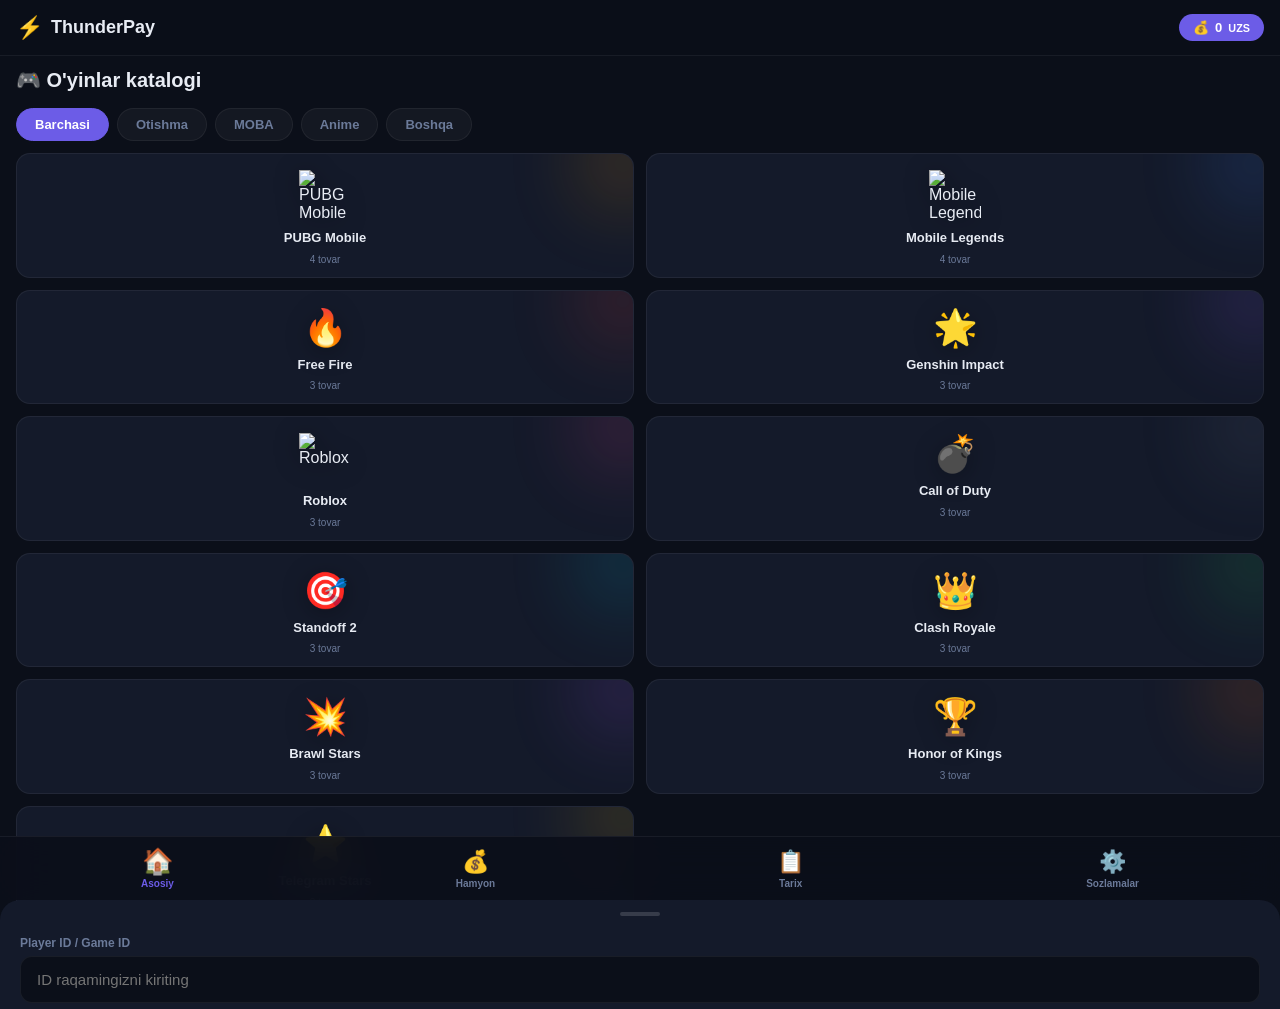
==== commit 70451be8: "Complete SPA rewrite: 4-tab navigation, catalog, wallet, history, i18n" ====
--- a/index.html
+++ b/index.html
@@ -4,257 +4,146 @@
 <head>
     <meta charset="UTF-8">
     <meta name="viewport" content="width=device-width, initial-scale=1.0, maximum-scale=1.0, user-scalable=no">
-    <title>Donate Shop</title>
-
-    <!-- Telegram Web App API -->
+    <title>ThunderPay</title>
     <script src="https://telegram.org/js/telegram-web-app.js"></script>
-
+    <link href="https://fonts.googleapis.com/css2?family=Inter:wght@400;500;600;700;800&display=swap" rel="stylesheet">
     <style>
-        /* 
-         Premium Dynamic Theme
-        */
-        :root {
-            --bg-main: #0b0f19;
-            --bg-card: #1c1f2e;
-            --bg-nav: #161824;
-            --accent: #5e5ce6;
-            --accent-glow: rgba(94, 92, 230, 0.4);
-            --text-main: #ffffff;
-            --text-muted: #8e93a6;
-            --price-color: #00d2ff;
-            --border-light: rgba(255, 255, 255, 0.05);
-            --border-input: rgba(255, 255, 255, 0.08);
-
-            --border-radius: 16px;
-            --font-family: -apple-system, BlinkMacSystemFont, "Segoe UI", Roboto, Helvetica, Arial, sans-serif;
-        }
-
-        [data-theme="light"] {
-            --bg-main: #f4f6f8;
-            --bg-card: #ffffff;
-            --bg-nav: #ffffff;
-            --accent: #5e5ce6;
-            --accent-glow: rgba(94, 92, 230, 0.2);
-            --text-main: #1a1b2e;
-            --text-muted: #6b7280;
-            --price-color: #0088cc;
-            --border-light: rgba(0, 0, 0, 0.06);
-            --border-input: rgba(0, 0, 0, 0.1);
-        }
-
-        * {
+        /* ════════════════════════════════════════
+           CSS RESET & VARIABLES
+           ════════════════════════════════════════ */
+        *,
+        *::before,
+        *::after {
             box-sizing: border-box;
-            -webkit-tap-highlight-color: transparent;
-        }
-
-        body {
             margin: 0;
             padding: 0;
-            background-color: var(--bg-main);
-            color: var(--text-main);
-            font-family: var(--font-family);
-            -webkit-font-smoothing: antialiased;
-            padding-bottom: 90px;
-            /* Space for bottom nav */
+        }
+
+        :root {
+            --bg: var(--tg-theme-bg-color, #0b0f19);
+            --bg-card: var(--tg-theme-secondary-bg-color, #141a2a);
+            --text: var(--tg-theme-text-color, #e8ecf4);
+            --text-muted: var(--tg-theme-hint-color, #6b7a99);
+            --accent: var(--tg-theme-button-color, #6c5ce7);
+            --accent-text: var(--tg-theme-button-text-color, #ffffff);
+            --link: var(--tg-theme-link-color, #7c6ff7);
+            --danger: #ff4757;
+            --success: #2ed573;
+            --warning: #ffa502;
+            --border: rgba(255, 255, 255, 0.06);
+            --glass: rgba(255, 255, 255, 0.04);
+            --radius: 14px;
+            --nav-h: 64px;
+            --header-h: 56px;
+            font-family: 'Inter', -apple-system, BlinkMacSystemFont, sans-serif;
+        }
+
+        body {
+            background: var(--bg);
+            color: var(--text);
+            min-height: 100vh;
             overflow-x: hidden;
-        }
-
-        /* 1. HEADER (Buypin Exact Match) */
+            -webkit-tap-highlight-color: transparent;
+        }
+
+        /* ════════════════════════════════════════
+           HEADER
+           ════════════════════════════════════════ */
         .header {
-            display: flex;
-            justify-content: space-between;
-            align-items: center;
-            padding: 16px 20px 10px;
-            background: var(--bg-main);
-            position: sticky;
+            position: fixed;
             top: 0;
-            z-index: 50;
-        }
-
-        .header-left {
+            left: 0;
+            right: 0;
+            height: var(--header-h);
             display: flex;
             align-items: center;
-            gap: 12px;
-        }
-
-        .avatar {
-            width: 38px;
-            height: 38px;
-            border-radius: 50%;
-            background: #2a2d3e;
+            justify-content: space-between;
+            padding: 0 16px;
+            background: rgba(11, 15, 25, 0.85);
+            backdrop-filter: blur(20px);
+            -webkit-backdrop-filter: blur(20px);
+            border-bottom: 1px solid var(--border);
+            z-index: 100;
+        }
+
+        .header-brand {
             display: flex;
             align-items: center;
-            justify-content: center;
-            color: var(--text-main);
-            font-weight: bold;
-            font-size: 16px;
-            object-fit: cover;
-        }
-
-        .user-name {
-            font-size: 16px;
-            font-weight: 700;
-            margin: 0;
-        }
-
-        .header-right {
+            gap: 8px;
+            font-size: 18px;
+            font-weight: 800;
+        }
+
+        .header-brand span {
+            font-size: 22px;
+        }
+
+        .header-balance {
             display: flex;
             align-items: center;
+            gap: 6px;
             background: var(--accent);
+            color: var(--accent-text);
             padding: 6px 14px;
             border-radius: 20px;
-            gap: 6px;
+            font-size: 13px;
+            font-weight: 700;
             cursor: pointer;
-            box-shadow: 0 4px 15px var(--accent-glow);
-            transition: transform 0.2s;
-        }
-
-        .header-right:active {
+            transition: transform .15s;
+        }
+
+        .header-balance:active {
             transform: scale(0.95);
         }
 
-        .coin-icon {
-            font-size: 16px;
-            font-weight: bold;
-            color: #ffd700;
-        }
-
-        .balance-value {
-            font-weight: 800;
-            font-size: 14px;
-            color: #fff;
-        }
-
-        /* 2. TITLE */
-        .page-title {
-            padding: 10px 20px 16px;
-            margin: 0;
-            font-size: 22px;
-            font-weight: 800;
-            letter-spacing: -0.3px;
-        }
-
-        /* 3. CATEGORIES (Pills) */
-        .categories-scroll {
-            display: flex;
-            gap: 10px;
-            padding: 0 20px 20px;
-            overflow-x: auto;
-            scrollbar-width: none;
-            -webkit-overflow-scrolling: touch;
-        }
-
-        .categories-scroll::-webkit-scrollbar {
+        /* ════════════════════════════════════════
+           MAIN CONTENT AREA
+           ════════════════════════════════════════ */
+        .content {
+            padding-top: calc(var(--header-h) + 12px);
+            padding-bottom: calc(var(--nav-h) + 24px);
+            padding-left: 16px;
+            padding-right: 16px;
+            min-height: 100vh;
+        }
+
+        .page {
             display: none;
-        }
-
-        .category-chip {
-            padding: 8px 18px;
-            border-radius: 20px;
-            background: var(--bg-card);
-            color: var(--text-muted);
-            font-weight: 600;
-            font-size: 14px;
-            white-space: nowrap;
-            cursor: pointer;
-            border: 1px solid rgba(255, 255, 255, 0.05);
-            transition: all 0.2s;
-        }
-
-        .category-chip.active {
-            background: var(--accent);
-            color: #ffffff;
-            border-color: transparent;
-            box-shadow: 0 4px 12px var(--accent-glow);
-        }
-
-        /* 4. PRODUCT GRID (2 Columns) */
-        .grid-container {
-            padding: 0 20px;
-            display: grid;
-            grid-template-columns: repeat(2, 1fr);
-            gap: 12px;
-        }
-
-        /* 5. PRODUCT CARDS (Horizontal Layout inside) */
-        .product-card {
-            background: var(--bg-card);
-            border-radius: 16px;
-            padding: 14px;
-            position: relative;
-            display: flex;
-            align-items: center;
-            /* Vertical center */
-            justify-content: space-between;
-            border: 1px solid rgba(255, 255, 255, 0.04);
-            box-shadow: 0 4px 12px rgba(0, 0, 0, 0.2);
-            transition: transform 0.1s, box-shadow 0.1s;
-            cursor: pointer;
-            overflow: hidden;
-            min-height: 85px;
-        }
-
-        .product-card:active {
-            transform: scale(0.96);
-            background: #232738;
-        }
-
-        .card-icon {
-            font-size: 32px;
-            filter: drop-shadow(0 2px 4px rgba(0, 0, 0, 0.3));
-            flex-shrink: 0;
-        }
-
-        .card-info {
-            display: flex;
-            flex-direction: column;
-            align-items: flex-end;
-            /* Right align text like Buypin */
-            flex-grow: 1;
-            margin-left: 10px;
-        }
-
-        .card-title {
-            font-size: 14px;
-            font-weight: 700;
-            margin: 0 0 4px 0;
-            color: var(--text-main);
-            text-align: right;
-        }
-
-        .card-price {
-            font-size: 12px;
-            font-weight: 800;
-            color: var(--price-color);
-            margin: 0;
-            background: rgba(0, 210, 255, 0.1);
-            padding: 2px 6px;
-            border-radius: 6px;
-            text-align: right;
-        }
-
-        /* Loading State */
-        .loading-state {
-            grid-column: 1 / -1;
-            text-align: center;
-            padding: 40px;
-            color: var(--text-muted);
-            font-size: 15px;
-            font-weight: 500;
-        }
-
-        /* 6. BOTTOM NAVIGATION BAR (Asosiy, Hamyon, Tarix, Sozlamalar) */
+            animation: fadeUp .3s ease;
+        }
+
+        .page.active {
+            display: block;
+        }
+
+        @keyframes fadeUp {
+            from {
+                opacity: 0;
+                transform: translateY(12px);
+            }
+
+            to {
+                opacity: 1;
+                transform: translateY(0);
+            }
+        }
+
+        /* ════════════════════════════════════════
+           BOTTOM NAVIGATION
+           ════════════════════════════════════════ */
         .bottom-nav {
             position: fixed;
             bottom: 0;
             left: 0;
-            width: 100%;
-            background: var(--bg-nav);
+            right: 0;
+            height: var(--nav-h);
             display: flex;
+            align-items: center;
             justify-content: space-around;
-            padding: 12px 0 16px;
-            /* Padding for iOS */
-            border-top: 1px solid rgba(255, 255, 255, 0.05);
+            background: rgba(11, 15, 25, 0.92);
+            backdrop-filter: blur(20px);
+            -webkit-backdrop-filter: blur(20px);
+            border-top: 1px solid var(--border);
             z-index: 100;
         }
 
@@ -262,819 +151,1285 @@
             display: flex;
             flex-direction: column;
             align-items: center;
-            gap: 4px;
+            gap: 3px;
+            cursor: pointer;
+            transition: transform .15s;
+            -webkit-tap-highlight-color: transparent;
+        }
+
+        .nav-item:active {
+            transform: scale(0.9);
+        }
+
+        .nav-icon {
+            font-size: 22px;
+            transition: .2s;
+        }
+
+        .nav-label {
+            font-size: 10px;
+            font-weight: 600;
             color: var(--text-muted);
-            font-size: 11px;
+            transition: color .2s;
+        }
+
+        .nav-item.active .nav-label {
+            color: var(--accent);
+        }
+
+        .nav-item.active .nav-icon {
+            transform: scale(1.15);
+        }
+
+        /* ════════════════════════════════════════
+           SECTION TITLES
+           ════════════════════════════════════════ */
+        .section-title {
+            font-size: 20px;
+            font-weight: 800;
+            margin-bottom: 16px;
+        }
+
+        .section-subtitle {
+            font-size: 13px;
+            color: var(--text-muted);
+            margin-top: -10px;
+            margin-bottom: 16px;
+        }
+
+        /* ════════════════════════════════════════
+           CATEGORY CHIPS
+           ════════════════════════════════════════ */
+        .chips {
+            display: flex;
+            gap: 8px;
+            overflow-x: auto;
+            padding-bottom: 12px;
+            scrollbar-width: none;
+        }
+
+        .chips::-webkit-scrollbar {
+            display: none;
+        }
+
+        .chip {
+            flex-shrink: 0;
+            padding: 8px 18px;
+            border-radius: 20px;
+            font-size: 13px;
+            font-weight: 600;
+            background: var(--glass);
+            border: 1px solid var(--border);
+            color: var(--text-muted);
+            cursor: pointer;
+            transition: all .2s;
+        }
+
+        .chip.active {
+            background: var(--accent);
+            color: var(--accent-text);
+            border-color: var(--accent);
+        }
+
+        /* ════════════════════════════════════════
+           GAME CARDS GRID
+           ════════════════════════════════════════ */
+        .games-grid {
+            display: grid;
+            grid-template-columns: repeat(2, 1fr);
+            gap: 12px;
+        }
+
+        .game-card {
+            position: relative;
+            background: var(--bg-card);
+            border: 1px solid var(--border);
+            border-radius: var(--radius);
+            padding: 16px 12px 12px;
+            display: flex;
+            flex-direction: column;
+            align-items: center;
+            gap: 8px;
+            cursor: pointer;
+            transition: transform .15s, box-shadow .2s;
+            overflow: hidden;
+        }
+
+        .game-card:active {
+            transform: scale(0.97);
+        }
+
+        .game-card-emoji {
+            font-size: 36px;
+            filter: drop-shadow(0 4px 12px rgba(0, 0, 0, 0.3));
+        }
+
+        .game-card img {
+            width: 52px;
+            height: 52px;
+            object-fit: contain;
+            filter: drop-shadow(0 4px 12px rgba(0, 0, 0, 0.4));
+        }
+
+        .game-card-name {
+            font-size: 13px;
+            font-weight: 700;
+            text-align: center;
+            line-height: 1.2;
+        }
+
+        .game-card-tag {
+            font-size: 10px;
+            color: var(--text-muted);
+            text-align: center;
+        }
+
+        .game-card-glow {
+            position: absolute;
+            top: -30px;
+            right: -30px;
+            width: 80px;
+            height: 80px;
+            border-radius: 50%;
+            filter: blur(40px);
+            opacity: 0.25;
+            pointer-events: none;
+        }
+
+        /* ════════════════════════════════════════
+           BOTTOM SHEET OVERLAY
+           ════════════════════════════════════════ */
+        .overlay {
+            position: fixed;
+            inset: 0;
+            background: rgba(0, 0, 0, 0.5);
+            z-index: 200;
+            opacity: 0;
+            pointer-events: none;
+            transition: opacity .25s;
+        }
+
+        .overlay.show {
+            opacity: 1;
+            pointer-events: auto;
+        }
+
+        .sheet {
+            position: fixed;
+            bottom: 0;
+            left: 0;
+            right: 0;
+            background: var(--bg-card);
+            border-radius: 20px 20px 0 0;
+            padding: 12px 20px 32px;
+            z-index: 201;
+            transform: translateY(100%);
+            transition: transform .3s cubic-bezier(.22, .68, 0, 1);
+        }
+
+        .sheet.show {
+            transform: translateY(0);
+        }
+
+        .sheet-handle {
+            width: 40px;
+            height: 4px;
+            background: rgba(255, 255, 255, 0.15);
+            border-radius: 2px;
+            margin: 0 auto 16px;
+        }
+
+        .sheet-title {
+            font-size: 18px;
+            font-weight: 800;
+            margin-bottom: 4px;
+        }
+
+        .sheet-price {
+            font-size: 22px;
+            font-weight: 800;
+            color: var(--accent);
+            margin-bottom: 20px;
+        }
+
+        /* ════════════════════════════════════════
+           FORM ELEMENTS
+           ════════════════════════════════════════ */
+        .input-group {
+            margin-bottom: 16px;
+        }
+
+        .input-group label {
+            display: block;
+            font-size: 12px;
+            font-weight: 600;
+            color: var(--text-muted);
+            margin-bottom: 6px;
+        }
+
+        .input-field {
+            width: 100%;
+            background: var(--bg);
+            border: 1px solid var(--border);
+            border-radius: 12px;
+            padding: 14px 16px;
+            font-size: 15px;
+            color: var(--text);
+            outline: none;
+            transition: border-color .2s;
+            font-family: inherit;
+        }
+
+        .input-field:focus {
+            border-color: var(--accent);
+        }
+
+        .btn-primary {
+            width: 100%;
+            padding: 15px;
+            border: none;
+            border-radius: 12px;
+            background: var(--accent);
+            color: var(--accent-text);
+            font-size: 15px;
+            font-weight: 700;
+            cursor: pointer;
+            transition: transform .15s, opacity .2s;
+            font-family: inherit;
+        }
+
+        .btn-primary:active {
+            transform: scale(0.98);
+        }
+
+        .btn-primary:disabled {
+            opacity: 0.5;
+            cursor: not-allowed;
+        }
+
+        .btn-secondary {
+            width: 100%;
+            padding: 14px;
+            border: 1px solid var(--border);
+            border-radius: 12px;
+            background: transparent;
+            color: var(--text-muted);
+            font-size: 14px;
             font-weight: 600;
             cursor: pointer;
-            transition: color 0.2s;
+            margin-top: 8px;
+            font-family: inherit;
+        }
+
+        /* ════════════════════════════════════════
+           WALLET PAGE
+           ════════════════════════════════════════ */
+        .balance-hero {
+            background: linear-gradient(135deg, var(--accent), #8b5cf6);
+            border-radius: var(--radius);
+            padding: 28px 24px;
+            text-align: center;
+            margin-bottom: 24px;
+        }
+
+        .balance-hero-label {
+            font-size: 13px;
+            font-weight: 600;
+            color: rgba(255, 255, 255, 0.7);
+            margin-bottom: 4px;
+        }
+
+        .balance-hero-amount {
+            font-size: 32px;
+            font-weight: 800;
+            color: #fff;
+        }
+
+        .balance-hero-amount small {
+            font-size: 16px;
+            font-weight: 600;
+        }
+
+        .amount-grid {
+            display: grid;
+            grid-template-columns: repeat(3, 1fr);
+            gap: 8px;
+            margin-bottom: 12px;
+        }
+
+        .amount-btn {
+            padding: 12px;
+            border: 1px solid var(--border);
+            border-radius: 10px;
+            background: var(--glass);
+            color: var(--text);
+            font-size: 14px;
+            font-weight: 600;
+            cursor: pointer;
+            transition: all .2s;
+            font-family: inherit;
+        }
+
+        .amount-btn.selected {
+            background: var(--accent);
+            color: var(--accent-text);
+            border-color: var(--accent);
+        }
+
+        /* ════════════════════════════════════════
+           HISTORY PAGE
+           ════════════════════════════════════════ */
+        .history-item {
+            display: flex;
+            align-items: center;
+            gap: 12px;
+            background: var(--bg-card);
+            border: 1px solid var(--border);
+            border-radius: var(--radius);
+            padding: 14px 16px;
+            margin-bottom: 10px;
+        }
+
+        .history-icon {
+            width: 42px;
+            height: 42px;
+            border-radius: 12px;
+            display: flex;
+            align-items: center;
+            justify-content: center;
+            font-size: 20px;
+            flex-shrink: 0;
+        }
+
+        .history-info {
             flex: 1;
         }
 
-        .nav-item.active {
-            color: var(--price-color);
-            /* Bright indicator for active */
-        }
-
-        .nav-icon {
-            font-size: 20px;
-        }
-
-        /* 7. PURCHASE MODAL (BOTTOM SHEET) */
-        .bottom-sheet-overlay {
-            position: fixed;
-            top: 0;
-            left: 0;
-            right: 0;
-            bottom: 0;
-            background: rgba(0, 0, 0, 0.6);
-            backdrop-filter: blur(4px);
-            -webkit-backdrop-filter: blur(4px);
-            display: flex;
-            align-items: flex-end;
-            z-index: 1000;
-            opacity: 0;
-            pointer-events: none;
-            transition: opacity 0.3s ease;
-        }
-
-        .bottom-sheet-overlay.active {
-            opacity: 1;
-            pointer-events: auto;
-        }
-
-        .bottom-sheet {
-            background: var(--bg-card);
-            width: 100%;
-            border-radius: 20px 20px 0 0;
-            padding: 24px;
-            transform: translateY(100%);
-            transition: transform 0.3s cubic-bezier(0.2, 0.8, 0.2, 1);
-            box-shadow: 0 -10px 40px rgba(0, 0, 0, 0.3);
-            border-top: 1px solid rgba(255, 255, 255, 0.05);
-        }
-
-        .bottom-sheet-overlay.active .bottom-sheet {
-            transform: translateY(0);
-        }
-
-        .sheet-handle {
-            width: 36px;
-            height: 4px;
-            background: #3e4256;
-            border-radius: 2px;
-            margin: -10px auto 20px;
-        }
-
-        .sheet-header-title {
-            text-align: center;
-            font-size: 18px;
-            font-weight: 800;
-            margin: 0 0 20px 0;
-            color: var(--text-main);
-        }
-
-        /* Selected product info inside modal */
-        .selected-product-box {
-            background: var(--bg-main);
-            border-radius: 12px;
-            padding: 16px;
+        .history-name {
+            font-size: 14px;
+            font-weight: 600;
+        }
+
+        .history-date {
+            font-size: 11px;
+            color: var(--text-muted);
+        }
+
+        .history-amount {
+            font-size: 14px;
+            font-weight: 700;
+        }
+
+        .history-amount.debit {
+            color: var(--danger);
+        }
+
+        .history-amount.credit {
+            color: var(--success);
+        }
+
+        .status-badge {
+            display: inline-block;
+            padding: 2px 8px;
+            border-radius: 6px;
+            font-size: 10px;
+            font-weight: 700;
+            text-transform: uppercase;
+        }
+
+        .status-success {
+            background: rgba(46, 213, 115, 0.15);
+            color: var(--success);
+        }
+
+        .status-pending {
+            background: rgba(255, 165, 2, 0.15);
+            color: var(--warning);
+        }
+
+        .status-failed {
+            background: rgba(255, 71, 87, 0.15);
+            color: var(--danger);
+        }
+
+        /* ════════════════════════════════════════
+           SETTINGS PAGE
+           ════════════════════════════════════════ */
+        .settings-group {
+            margin-bottom: 24px;
+        }
+
+        .settings-group-title {
+            font-size: 12px;
+            font-weight: 700;
+            color: var(--text-muted);
+            text-transform: uppercase;
+            letter-spacing: 0.5px;
+            margin-bottom: 10px;
+        }
+
+        .settings-item {
             display: flex;
             align-items: center;
             justify-content: space-between;
-            margin-bottom: 20px;
-            border: 1px solid rgba(255, 255, 255, 0.03);
-        }
-
-        .sp-left {
+            background: var(--bg-card);
+            border: 1px solid var(--border);
+            border-radius: var(--radius);
+            padding: 14px 16px;
+            margin-bottom: 8px;
+            cursor: pointer;
+            transition: transform .15s;
+        }
+
+        .settings-item:active {
+            transform: scale(0.98);
+        }
+
+        .settings-item-left {
             display: flex;
             align-items: center;
             gap: 12px;
         }
 
-        .sp-icon {
+        .settings-item-icon {
+            font-size: 22px;
+        }
+
+        .settings-item-label {
+            font-size: 14px;
+            font-weight: 600;
+        }
+
+        .settings-item-value {
+            font-size: 13px;
+            color: var(--text-muted);
+            font-weight: 500;
+        }
+
+        .settings-item-arrow {
+            color: var(--text-muted);
+            font-size: 16px;
+        }
+
+        .lang-option {
+            display: flex;
+            align-items: center;
+            gap: 12px;
+            background: var(--bg-card);
+            border: 1px solid var(--border);
+            border-radius: var(--radius);
+            padding: 14px 16px;
+            margin-bottom: 8px;
+            cursor: pointer;
+            transition: all .2s;
+        }
+
+        .lang-option.active {
+            border-color: var(--accent);
+            background: rgba(108, 92, 231, 0.08);
+        }
+
+        .lang-option-flag {
             font-size: 24px;
         }
 
-        .sp-title {
-            font-weight: 700;
-            font-size: 15px;
-            margin: 0;
-        }
-
-        .sp-price {
-            color: var(--price-color);
-            font-weight: 800;
+        .lang-option-name {
             font-size: 14px;
-            margin: 0;
-            text-align: right;
-        }
-
-        .input-group {
-            margin-bottom: 24px;
-        }
-
-        .input-label {
-            display: block;
+            font-weight: 600;
+            flex: 1;
+        }
+
+        .lang-option-check {
+            font-size: 18px;
+            color: var(--accent);
+        }
+
+        /* ════════════════════════════════════════
+           EMPTY STATE
+           ════════════════════════════════════════ */
+        .empty-state {
+            text-align: center;
+            padding: 48px 20px;
+            color: var(--text-muted);
+        }
+
+        .empty-state-icon {
+            font-size: 48px;
+            margin-bottom: 12px;
+        }
+
+        .empty-state-text {
+            font-size: 14px;
+        }
+
+        /* ════════════════════════════════════════
+           TOAST
+           ════════════════════════════════════════ */
+        .toast {
+            position: fixed;
+            top: calc(var(--header-h) + 12px);
+            left: 50%;
+            transform: translateX(-50%) translateY(-100px);
+            background: var(--bg-card);
+            border: 1px solid var(--border);
+            padding: 12px 20px;
+            border-radius: 12px;
             font-size: 13px;
             font-weight: 600;
-            margin-bottom: 8px;
-            color: var(--text-muted);
-        }
-
-        .premium-input {
-            width: 100%;
-            padding: 14px 16px;
-            background: var(--bg-main);
-            border: 1px solid rgba(255, 255, 255, 0.08);
-            border-radius: 12px;
-            font-size: 16px;
-            color: var(--text-main);
-            outline: none;
-            transition: all 0.2s;
-        }
-
-        .premium-input:focus {
+            z-index: 500;
+            transition: transform .3s cubic-bezier(.22, .68, 0, 1);
+            white-space: nowrap;
+        }
+
+        .toast.show {
+            transform: translateX(-50%) translateY(0);
+        }
+
+        .toast.success {
+            border-color: var(--success);
+            color: var(--success);
+        }
+
+        .toast.error {
+            border-color: var(--danger);
+            color: var(--danger);
+        }
+
+        .toast.info {
             border-color: var(--accent);
-            box-shadow: 0 0 0 2px var(--accent-glow);
-        }
-
-        .sheet-btn {
-            width: 100%;
-            padding: 16px;
+            color: var(--accent);
+        }
+
+        /* ════════════════════════════════════════
+           PROFILE CARD
+           ════════════════════════════════════════ */
+        .profile-card {
+            background: var(--bg-card);
+            border: 1px solid var(--border);
+            border-radius: var(--radius);
+            padding: 20px;
+            display: flex;
+            align-items: center;
+            gap: 14px;
+            margin-bottom: 24px;
+        }
+
+        .profile-avatar {
+            width: 48px;
+            height: 48px;
+            border-radius: 50%;
             background: var(--accent);
-            color: white;
-            border: none;
-            border-radius: 12px;
-            font-size: 16px;
-            font-weight: 800;
-            cursor: pointer;
-            box-shadow: 0 4px 15px var(--accent-glow);
-            transition: transform 0.1s;
-        }
-
-        .sheet-btn:active {
-            transform: scale(0.97);
-            background: #4a48d4;
-        }
-
-        [data-theme="light"] .category-chip,
-        [data-theme="light"] .product-card,
-        [data-theme="light"] .bottom-sheet,
-        [data-theme="light"] .bottom-nav,
-        [data-theme="light"] .selected-product-box,
-        [data-theme="light"] .payment-method-card {
-            border-color: var(--border-light) !important;
-            box-shadow: 0 4px 15px rgba(0, 0, 0, 0.03) !important;
-        }
-
-        [data-theme="light"] .premium-input {
-            border-color: var(--border-input);
-            background: #f4f6f8;
-        }
-
-        [data-theme="light"] .product-card:active {
-            background: #f0f2f5;
-        }
-
-        /* Premium Glow and Glassmorphism */
-        .bottom-sheet {
-            backdrop-filter: blur(10px);
-            -webkit-backdrop-filter: blur(10px);
-            background: rgba(28, 31, 46, 0.95);
-        }
-
-        [data-theme="light"] .bottom-sheet {
-            background: rgba(255, 255, 255, 0.95);
-        }
-
-        .product-card {
-            transition: all 0.2s cubic-bezier(0.4, 0, 0.2, 1);
-        }
-
-        .theme-toggle-btn {
-            background: var(--bg-card);
-            border: 1px solid var(--border-light);
-            border-radius: 50%;
-            width: 36px;
-            height: 36px;
             display: flex;
             align-items: center;
             justify-content: center;
+            font-size: 20px;
+            font-weight: 800;
+            color: var(--accent-text);
+        }
+
+        .profile-name {
             font-size: 16px;
-            cursor: pointer;
-            transition: transform 0.2s;
-            color: var(--text-main);
-        }
-
-        .theme-toggle-btn:active {
-            transform: scale(0.9);
-        }
-
-        body {
-            transition: background-color 0.3s ease, color 0.3s ease;
+            font-weight: 700;
+        }
+
+        .profile-id {
+            font-size: 12px;
+            color: var(--text-muted);
         }
     </style>
 </head>
 
 <body>
 
-    <!-- 1. HEADER -->
+    <!-- ══════════ HEADER ══════════ -->
     <header class="header">
-        <div class="header-left">
-            <img id="userAvatarWrap" class="avatar" src="" style="display:none;">
-            <div id="defaultAvatar" class="avatar">U</div>
-            <h2 class="user-name" id="userName">undefined</h2>
+        <div class="header-brand">
+            <span>⚡</span> ThunderPay
         </div>
-        <div style="display: flex; gap: 10px; align-items: center;">
-            <div class="theme-toggle-btn" onclick="toggleTheme()" id="themeToggleIcon">☀️</div>
-            <div class="header-right" onclick="sendTopupAction()">
-                <span class="coin-icon">💰</span>
-                <span class="balance-value" id="userBalance">0</span>
-            </div>
+        <div class="header-balance" onclick="navigateTo('wallet')">
+            💰 <span id="headerBalance">0</span> <small>UZS</small>
         </div>
     </header>
 
-    <!-- 2. TITLE -->
-    <h1 class="page-title" id="pageTitle">Miqdorni tanlang</h1>
-
-    <!-- 3. CATEGORIES -->
-    <div class="categories-scroll" id="categoriesWrapper">
-        <div class="category-chip active" id="catAll" onclick="filterCategory('All', this)">All</div>
-        <div class="category-chip" onclick="filterCategory('PUBG Mobile', this)">UC 🏷️</div>
-        <div class="category-chip" onclick="filterCategory('Mobile Legends', this)">Diamonds 💎</div>
-        <div class="category-chip" onclick="filterCategory('Roblox', this)">Robux 🎮</div>
-    </div>
-
-    <!-- 4 & 5. PRODUCT GRID & CARDS -->
-    <main class="grid-container" id="productsGrid">
-        <div class="loading-state">Yuklanmoqda...</div>
-    </main>
-
-    <!-- 6. BOTTOM NAVIGATION -->
-    <nav class="bottom-nav">
-        <div class="nav-item active">
-            <span class="nav-icon">🏠</span>
-            <span id="navHome">Asosiy</span>
+    <!-- ══════════ CONTENT ══════════ -->
+    <div class="content">
+
+        <!-- PAGE: ASOSIY (CATALOG) -->
+        <div class="page active" id="page-home">
+            <h2 class="section-title" data-i18n="catalog_title">🎮 O'yinlar katalogi</h2>
+            <div class="chips" id="categoryChips"></div>
+            <div class="games-grid" id="gamesGrid"></div>
         </div>
-        <div class="nav-item" onclick="sendTopupAction()">
-            <span class="nav-icon">👛</span>
-            <span id="navWallet">Hamyon</span>
+
+        <!-- PAGE: HAMYON (WALLET) -->
+        <div class="page" id="page-wallet">
+            <h2 class="section-title" data-i18n="wallet_title">💳 Hamyon</h2>
+            <div class="balance-hero">
+                <div class="balance-hero-label" data-i18n="your_balance">Sizning balansingiz</div>
+                <div class="balance-hero-amount"><span id="walletBalance">0</span> <small>UZS</small></div>
+            </div>
+            <p class="section-subtitle" data-i18n="choose_amount">Summani tanlang yoki o'zingiz kiriting</p>
+            <div class="amount-grid" id="amountGrid"></div>
+            <div class="input-group">
+                <input type="number" class="input-field" id="depositInput" data-i18n-placeholder="custom_amount"
+                    placeholder="Boshqa summa (min 1 000)">
+            </div>
+            <button class="btn-primary" id="btnDeposit" data-i18n="deposit_btn" onclick="handleDeposit()">💰 Balansni
+                to'ldirish</button>
         </div>
-        <div class="nav-item">
-            <span class="nav-icon">🕒</span>
-            <span id="navHistory">Tarix</span>
+
+        <!-- PAGE: TARIX (HISTORY) -->
+        <div class="page" id="page-history">
+            <h2 class="section-title" data-i18n="history_title">📦 Buyurtmalar tarixi</h2>
+            <div id="historyList"></div>
         </div>
-        <div class="nav-item">
-            <span class="nav-icon">⚙️</span>
-            <span id="navSettings">Sozlamalar</span>
-        </div>
-    </nav>
-
-    <!-- 7. PURCHASE MODAL (BOTTOM SHEET) -->
-    <div class="bottom-sheet-overlay" id="bottomSheet" onclick="closeSheetOnBackground(event)">
-        <div class="bottom-sheet">
-            <div class="sheet-handle"></div>
-            <h3 class="sheet-header-title" id="sheetCategoryTitle">PUBG Mobile</h3>
-
-            <div class="selected-product-box">
-                <div class="sp-left">
-                    <div class="sp-icon" id="sheetIcon">💎</div>
-                    <div class="sp-title" id="sheetName">60 UC</div>
+
+        <!-- PAGE: SOZLAMALAR (SETTINGS) -->
+        <div class="page" id="page-settings">
+            <h2 class="section-title" data-i18n="settings_title">⚙️ Sozlamalar</h2>
+
+            <div class="profile-card">
+                <div class="profile-avatar" id="settingsAvatar">U</div>
+                <div>
+                    <div class="profile-name" id="settingsName">User</div>
+                    <div class="profile-id" id="settingsId">ID: —</div>
                 </div>
-                <div class="sp-price" id="sheetPrice">11 500 UZS</div>
             </div>
 
-            <div class="input-group">
-                <label class="input-label" id="labelUserId" for="playerIdInput">User ID</label>
-                <input type="text" id="playerIdInput" class="premium-input" placeholder="ID raqamingizni kiriting"
-                    inputmode="numeric">
+            <div class="settings-group">
+                <div class="settings-group-title" data-i18n="language">Til</div>
+                <div class="lang-option active" id="langUz" onclick="setLang('uz')">
+                    <span class="lang-option-flag">🇺🇿</span>
+                    <span class="lang-option-name">O'zbek tili</span>
+                    <span class="lang-option-check" id="checkUz">✓</span>
+                </div>
+                <div class="lang-option" id="langRu" onclick="setLang('ru')">
+                    <span class="lang-option-flag">🇷🇺</span>
+                    <span class="lang-option-name">Русский</span>
+                    <span class="lang-option-check" id="checkRu" style="display:none">✓</span>
+                </div>
             </div>
 
-            <button class="sheet-btn" id="btnConfirm" onclick="openPaymentMethods()">Tasdiqlash</button>
-        </div>
-    </div>
-
-    <!-- 8. PAYMENT METHODS MODAL (BOTTOM SHEET) -->
-    <div class="bottom-sheet-overlay" id="paymentMethodsSheet" onclick="closeSheetOnBackground(event)">
-        <div class="bottom-sheet">
-            <div class="sheet-handle"></div>
-            <h3 class="sheet-header-title" id="titlePaymentMethod">To'lov usulini tanlang</h3>
-
-            <div class="payment-methods-grid"
-                style="display: grid; grid-template-columns: 1fr 1fr; gap: 12px; margin-bottom: 24px;">
-                <div class="payment-method-card" onclick="openPaymentDetails('Uzcard')"
-                    style="background: var(--bg-main); border: 1px solid rgba(255,255,255,0.08); border-radius: 12px; padding: 16px; text-align: center; cursor: pointer;">
-                    <span style="font-size: 24px; display: block; margin-bottom: 8px;">💳</span>
-                    <span style="font-weight: 700; font-size: 14px;">Uzcard</span>
+            <div class="settings-group">
+                <div class="settings-group-title" data-i18n="about">Ilova haqida</div>
+                <div class="settings-item" onclick="showToast('ThunderPay v2.0','info')">
+                    <div class="settings-item-left">
+                        <span class="settings-item-icon">📱</span>
+                        <span class="settings-item-label" data-i18n="version">Versiya</span>
+                    </div>
+                    <span class="settings-item-value">2.0.0</span>
                 </div>
-                <div class="payment-method-card" onclick="openPaymentDetails('HUMO')"
-                    style="background: var(--bg-main); border: 1px solid rgba(255,255,255,0.08); border-radius: 12px; padding: 16px; text-align: center; cursor: pointer;">
-                    <span style="font-size: 24px; display: block; margin-bottom: 8px;">💳</span>
-                    <span style="font-weight: 700; font-size: 14px;">HUMO</span>
+                <div class="settings-item">
+                    <div class="settings-item-left">
+                        <span class="settings-item-icon">💬</span>
+                        <span class="settings-item-label" data-i18n="support">Qo'llab-quvvatlash</span>
+                    </div>
+                    <span class="settings-item-arrow">→</span>
                 </div>
             </div>
         </div>
     </div>
 
-    <!-- 9. PAYMENT DETAILS MODAL (BOTTOM SHEET) -->
-    <div class="bottom-sheet-overlay" id="paymentDetailsSheet" onclick="closeSheetOnBackground(event)">
-        <div class="bottom-sheet">
-            <div class="sheet-handle"></div>
-            <h3 class="sheet-header-title" id="titlePaymentDetails">To'lov ma'lumotlari</h3>
-
-            <div
-                style="background: var(--bg-main); padding: 16px; border-radius: 12px; border: 1px solid rgba(255,255,255,0.05); margin-bottom: 20px;">
-                <p id="labelCardNumber" style="color: var(--text-muted); font-size: 13px; margin: 0 0 4px 0;">Karta
-                    raqami (<span id="selectedPaymentMethod">Uzcard</span>)</p>
-                <div style="display: flex; justify-content: space-between; align-items: center;">
-                    <h2 style="margin: 0; font-size: 18px; letter-spacing: 1px; color: var(--price-color);"
-                        id="merchantCardInfo">8600 1234 5678 9012</h2>
-                    <button onclick="copyToClipboard('merchantCardInfo')" class="btn-copy"
-                        style="background: transparent; border: none; color: var(--accent); cursor: pointer; font-size: 16px;">📋
-                        Nuxsa</button>
-                </div>
-
-                <hr style="border: 0; border-top: 1px solid rgba(255,255,255,0.05); margin: 16px 0;">
-
-                <p id="labelAmount" style="color: var(--text-muted); font-size: 13px; margin: 0 0 4px 0;">O'tkazma
-                    summasi</p>
-                <div style="display: flex; justify-content: space-between; align-items: center;">
-                    <h2 style="margin: 0; font-size: 20px; font-weight: 800;" id="exactAmountToTransfer">0 UZS</h2>
-                    <button onclick="copyToClipboard('exactAmountToTransfer')" class="btn-copy"
-                        style="background: transparent; border: none; color: var(--accent); cursor: pointer; font-size: 16px;">📋
-                        Nuxsa</button>
-                </div>
-                <p id="labelWarning" style="color: #ff4757; font-size: 12px; margin: 8px 0 0 0;">⚠️ Diqqat: Summani
-                    tiyinlarigacha aniq
-                    o'tkazing, aks holda tushmaydi!</p>
-            </div>
-
-            <button class="sheet-btn" id="btnPaid" onclick="checkPaymentStatus()">To'lovni qildim ✅</button>
-            <button class="sheet-btn" id="btnCancel" onclick="closeAllSheets()"
-                style="background: transparent; box-shadow: none; border: 1px solid rgba(255,255,255,0.1); margin-top: 12px; color: var(--text-muted);">Bekor
-                qilish</button>
+    <!-- ══════════ BOTTOM NAV ══════════ -->
+    <nav class="bottom-nav">
+        <div class="nav-item active" data-page="home" onclick="navigateTo('home')">
+            <span class="nav-icon">🏠</span>
+            <span class="nav-label" data-i18n="nav_home">Asosiy</span>
         </div>
-        <!-- 10. ADMIN MODAL (BOTTOM SHEET) -->
-        <div class="bottom-sheet-overlay" id="adminSheet" onclick="closeSheetOnBackground(event)">
-            <div class="bottom-sheet">
-                <div class="sheet-handle"></div>
-                <h3 class="sheet-header-title">🔧 Admin Panel</h3>
-
-                <div style="background: var(--bg-main); padding: 16px; border-radius: 12px; margin-bottom: 20px;">
-                    <p style="color: var(--text-muted); font-size: 13px; margin: 0 0 12px 0;">Pending Payments</p>
-                    <div id="adminPaymentsList">
-                        <div class="loading-state">Loading...</div>
-                    </div>
-                </div>
-
-                <button class="sheet-btn" onclick="closeAllSheets()"
-                    style="background: transparent; box-shadow: none; border: 1px solid rgba(255,255,255,0.1); color: var(--text-muted);">Yopish</button>
-            </div>
+        <div class="nav-item" data-page="wallet" onclick="navigateTo('wallet')">
+            <span class="nav-icon">💰</span>
+            <span class="nav-label" data-i18n="nav_wallet">Hamyon</span>
         </div>
-
-        <!-- MAIN LOGIC -->
-        <script>
-            const tg = window.Telegram.WebApp;
-
-            let currentProductId = null;
-            let allProducts = [];
-
-            // App Language State
-            const urlParams = new URLSearchParams(window.location.search);
-            let currentLang = urlParams.get('lang') || 'uz';
-
-            const i18n = {
-                "uz": {
-                    "title": "Miqdorni tanlang",
-                    "all": "Barchasi",
-                    "nav_home": "Asosiy",
-                    "nav_wallet": "Hamyon",
-                    "nav_history": "Tarix",
-                    "nav_settings": "Sozlamalar",
-                    "input_label": "User ID",
-                    "input_placeholder": "ID raqamingizni kiriting",
-                    "btn_confirm": "Tasdiqlash",
-                    "payment_title": "To'lov usulini tanlang",
-                    "payment_details_title": "To'lov ma'lumotlari",
-                    "card_number": "Karta raqami",
-                    "amount": "O'tkazma summasi",
-                    "warning": "⚠️ Diqqat: Summani tiyinlarigacha aniq o'tkazing, aks holda tushmaydi!",
-                    "btn_paid": "To'lovni qildim ✅",
-                    "btn_cancel": "Bekor qilish",
-                    "modal_alert_id": "Iltimos, User ID kiriting!",
-                    "modal_alert_copy": "Nusxa olindi: ",
-                    "modal_alert_success": "To'lov qabul qilindi! Iltimos botdagi xabarni kuting.",
-                    "loading": "Yuklanmoqda...",
-                    "no_products": "Tovarlar topilmadi",
-                    "btn_copy": "📋 Nuxsa"
-                },
-                "ru": {
-                    "title": "Выберите категорию",
-                    "all": "Все",
-                    "nav_home": "Главная",
-                    "nav_wallet": "Кошелек",
-                    "nav_history": "История",
-                    "nav_settings": "Настройки",
-                    "input_label": "Ваш ID",
-                    "input_placeholder": "Введите ваш игровой ID",
-                    "btn_confirm": "Подтвердить",
-                    "payment_title": "Выберите способ оплаты",
-                    "payment_details_title": "Реквизиты для оплаты",
-                    "card_number": "Номер карты",
-                    "amount": "Сумма перевода",
-                    "warning": "⚠️ Внимание: Переведите ровно указанную сумму, иначе платеж не пройдет!",
-                    "btn_paid": "Я оплатил(а) ✅",
-                    "btn_cancel": "Отмена",
-                    "modal_alert_id": "Пожалуйста, введите ваш ID!",
-                    "modal_alert_copy": "Скопировано: ",
-                    "modal_alert_success": "Платеж принят! Пожалуйста, ожидайте сообщения в боте.",
-                    "loading": "Загрузка...",
-                    "no_products": "Товары не найдены",
-                    "btn_copy": "📋 Копия"
-                }
-            };
-
-            function applyLanguage() {
-                const lang = i18n[currentLang] || i18n['uz'];
-                document.getElementById('pageTitle').textContent = lang.title;
-                document.getElementById('catAll').textContent = lang.all;
-                document.getElementById('navHome').textContent = lang.nav_home;
-                document.getElementById('navWallet').textContent = lang.nav_wallet;
-                document.getElementById('navHistory').textContent = lang.nav_history;
-                document.getElementById('navSettings').textContent = lang.nav_settings;
-
-                document.getElementById('labelUserId').textContent = lang.input_label;
-                document.getElementById('playerIdInput').placeholder = lang.input_placeholder;
-                document.getElementById('btnConfirm').textContent = lang.btn_confirm;
-
-                document.getElementById('titlePaymentMethod').textContent = lang.payment_title;
-                document.getElementById('titlePaymentDetails').textContent = lang.payment_details_title;
-
-                document.getElementById('labelCardNumber').innerHTML = `${lang.card_number} (<span id="selectedPaymentMethod">Uzcard</span>)`;
-                document.getElementById('labelAmount').textContent = lang.amount;
-                document.getElementById('labelWarning').textContent = lang.warning;
-
-                document.getElementById('btnPaid').textContent = lang.btn_paid;
-                document.getElementById('btnCancel').textContent = lang.btn_cancel;
-
-                document.querySelectorAll('.btn-copy').forEach(btn => btn.textContent = lang.btn_copy);
+        <div class="nav-item" data-page="history" onclick="navigateTo('history')">
+            <span class="nav-icon">📋</span>
+            <span class="nav-label" data-i18n="nav_history">Tarix</span>
+        </div>
+        <div class="nav-item" data-page="settings" onclick="navigateTo('settings')">
+            <span class="nav-icon">⚙️</span>
+            <span class="nav-label" data-i18n="nav_settings">Sozlamalar</span>
+        </div>
+    </nav>
+
+    <!-- ══════════ BOTTOM SHEET (PURCHASE) ══════════ -->
+    <div class="overlay" id="overlay" onclick="closeSheet()"></div>
+    <div class="sheet" id="sheet">
+        <div class="sheet-handle"></div>
+        <div class="sheet-title" id="sheetGameName"></div>
+        <div class="sheet-price" id="sheetProductName"></div>
+        <div class="input-group">
+            <label data-i18n="player_id_label">Player ID / Game ID</label>
+            <input type="text" class="input-field" id="sheetPlayerId" data-i18n-placeholder="enter_player_id"
+                placeholder="ID raqamingizni kiriting">
+        </div>
+        <button class="btn-primary" id="btnBuy" onclick="handleBuy()">⚡ Sotib olish</button>
+        <button class="btn-secondary" onclick="closeSheet()" data-i18n="cancel">Bekor qilish</button>
+    </div>
+
+    <!-- ══════════ TOAST ══════════ -->
+    <div class="toast" id="toast"></div>
+
+    <script>
+        /* ═══════════════════════════════════════════════
+           ThunderPay SPA — Vanilla JS
+           ═══════════════════════════════════════════════ */
+
+        const tg = window.Telegram?.WebApp;
+
+        // ─── I18N DICTIONARY ───
+        const T = {
+            uz: {
+                catalog_title: "🎮 O'yinlar katalogi",
+                wallet_title: "💳 Hamyon",
+                history_title: "📦 Buyurtmalar tarixi",
+                settings_title: "⚙️ Sozlamalar",
+                nav_home: "Asosiy",
+                nav_wallet: "Hamyon",
+                nav_history: "Tarix",
+                nav_settings: "Sozlamalar",
+                your_balance: "Sizning balansingiz",
+                choose_amount: "Summani tanlang yoki o'zingiz kiriting",
+                custom_amount: "Boshqa summa (min 1 000)",
+                deposit_btn: "💰 Balansni to'ldirish",
+                player_id_label: "Player ID / Game ID",
+                enter_player_id: "ID raqamingizni kiriting",
+                buy_btn: "⚡ Sotib olish",
+                cancel: "Bekor qilish",
+                language: "Til",
+                about: "Ilova haqida",
+                version: "Versiya",
+                support: "Qo'llab-quvvatlash",
+                no_orders: "Buyurtmalar topilmadi",
+                no_orders_desc: "Bu yerda buyurtmalaringiz ko'rsatiladi",
+                cat_all: "Barchasi",
+                cat_shooters: "Otishma",
+                cat_moba: "MOBA",
+                cat_anime: "Anime",
+                cat_other: "Boshqa",
+                deposit_success: "✅ So'rov yuborildi!",
+                deposit_min_err: "Minimal summa: 1 000 UZS",
+                enter_id_err: "Iltimos, Player ID kiriting!",
+                buy_sent: "✅ Buyurtma yuborildi!",
+                order_deposit: "Balans to'ldirish",
+                order_purchase: "Xarid",
+            },
+            ru: {
+                catalog_title: "🎮 Каталог игр",
+                wallet_title: "💳 Кошелёк",
+                history_title: "📦 История заказов",
+                settings_title: "⚙️ Настройки",
+                nav_home: "Каталог",
+                nav_wallet: "Кошелёк",
+                nav_history: "История",
+                nav_settings: "Настройки",
+                your_balance: "Ваш баланс",
+                choose_amount: "Выберите сумму или введите свою",
+                custom_amount: "Другая сумма (мин. 1 000)",
+                deposit_btn: "💰 Пополнить баланс",
+                player_id_label: "Player ID / Game ID",
+                enter_player_id: "Введите ваш игровой ID",
+                buy_btn: "⚡ Купить",
+                cancel: "Отмена",
+                language: "Язык",
+                about: "О приложении",
+                version: "Версия",
+                support: "Поддержка",
+                no_orders: "Заказов пока нет",
+                no_orders_desc: "Здесь будут отображаться ваши заказы",
+                cat_all: "Все",
+                cat_shooters: "Шутеры",
+                cat_moba: "MOBA",
+                cat_anime: "Аниме",
+                cat_other: "Другое",
+                deposit_success: "✅ Заявка отправлена!",
+                deposit_min_err: "Минимальная сумма: 1 000 UZS",
+                enter_id_err: "Пожалуйста, введите Player ID!",
+                buy_sent: "✅ Заказ отправлен!",
+                order_deposit: "Пополнение",
+                order_purchase: "Покупка",
             }
-
-            // API Endpoints
-            const API_BASE = window.location.origin;
-
-            document.addEventListener("DOMContentLoaded", async () => {
-                // Apply language first
-                applyLanguage();
-
-                // WebApp Init
+        };
+
+        let currentLang = 'uz';
+        let currentPage = 'home';
+        let currentCategory = 'all';
+        let selectedGame = null;
+        let selectedProduct = null;
+        let userBalance = 0;
+
+        // ─── GAME DATA (MOCK) ───
+        const GAMES = [
+            {
+                id: 'pubg', name: 'PUBG Mobile', emoji: '🔫', cat: 'shooters',
+                color: '#f59e0b', img: 'images/pubg_uc_1772702840618.png',
+                products: [
+                    { sku: 'pubg_60', name: '60 UC', price: 13500 },
+                    { sku: 'pubg_325', name: '325 UC', price: 65000 },
+                    { sku: 'pubg_660', name: '660 UC', price: 130000 },
+                    { sku: 'pubg_1800', name: '1800 UC', price: 340000 },
+                ]
+            },
+            {
+                id: 'mlbb', name: 'Mobile Legends', emoji: '⚔️', cat: 'moba',
+                color: '#3b82f6', img: 'images/mlbb_diamond_1772702858620.png',
+                products: [
+                    { sku: 'mlbb_86', name: '86 Diamonds', price: 14000 },
+                    { sku: 'mlbb_172', name: '172 Diamonds', price: 27000 },
+                    { sku: 'mlbb_344', name: '344 Diamonds', price: 53000 },
+                    { sku: 'mlbb_706', name: '706 Diamonds', price: 108000 },
+                ]
+            },
+            {
+                id: 'freefire', name: 'Free Fire', emoji: '🔥', cat: 'shooters',
+                color: '#ef4444',
+                products: [
+                    { sku: 'ff_100', name: '100 Diamonds', price: 12000 },
+                    { sku: 'ff_530', name: '530 Diamonds', price: 56000 },
+                    { sku: 'ff_1060', name: '1060 Diamonds', price: 108000 },
+                ]
+            },
+            {
+                id: 'genshin', name: 'Genshin Impact', emoji: '🌟', cat: 'anime',
+                color: '#8b5cf6',
+                products: [
+                    { sku: 'gi_60', name: '60 Crystals', price: 15000 },
+                    { sku: 'gi_300', name: '300 Crystals', price: 68000 },
+                    { sku: 'gi_welkin', name: 'Welkin Moon', price: 55000 },
+                ]
+            },
+            {
+                id: 'roblox', name: 'Roblox', emoji: '🧊', cat: 'other',
+                color: '#ec4899', img: 'images/roblox_robux_1772702877156.png',
+                products: [
+                    { sku: 'rbx_400', name: '400 Robux', price: 52000 },
+                    { sku: 'rbx_800', name: '800 Robux', price: 98000 },
+                    { sku: 'rbx_1700', name: '1700 Robux', price: 195000 },
+                ]
+            },
+            {
+                id: 'codm', name: 'Call of Duty', emoji: '💣', cat: 'shooters',
+                color: '#64748b',
+                products: [
+                    { sku: 'codm_80', name: '80 CP', price: 12000 },
+                    { sku: 'codm_400', name: '400 CP', price: 52000 },
+                    { sku: 'codm_bp', name: 'Battle Pass', price: 95000 },
+                ]
+            },
+            {
+                id: 'standoff2', name: 'Standoff 2', emoji: '🎯', cat: 'shooters',
+                color: '#06b6d4',
+                products: [
+                    { sku: 'so2_150', name: '150 Gold', price: 15000 },
+                    { sku: 'so2_500', name: '500 Gold', price: 45000 },
+                    { sku: 'so2_1500', name: '1500 Gold', price: 125000 },
+                ]
+            },
+            {
+                id: 'clashroyale', name: 'Clash Royale', emoji: '👑', cat: 'other',
+                color: '#22c55e',
+                products: [
+                    { sku: 'cr_80', name: '80 Gems', price: 12000 },
+                    { sku: 'cr_500', name: '500 Gems', price: 55000 },
+                    { sku: 'cr_pass', name: 'Pass Royale', price: 55000 },
+                ]
+            },
+            {
+                id: 'brawlstars', name: 'Brawl Stars', emoji: '💥', cat: 'other',
+                color: '#a855f7',
+                products: [
+                    { sku: 'bs_30', name: '30 Gems', price: 10000 },
+                    { sku: 'bs_170', name: '170 Gems', price: 45000 },
+                    { sku: 'bs_pass', name: 'Brawl Pass', price: 85000 },
+                ]
+            },
+            {
+                id: 'hok', name: 'Honor of Kings', emoji: '🏆', cat: 'moba',
+                color: '#f97316',
+                products: [
+                    { sku: 'hok_60', name: '60 Tokens', price: 13000 },
+                    { sku: 'hok_300', name: '300 Tokens', price: 58000 },
+                    { sku: 'hok_600', name: '600 Tokens', price: 110000 },
+                ]
+            },
+            {
+                id: 'tgstars', name: 'Telegram Stars', emoji: '⭐', cat: 'other',
+                color: '#eab308',
+                products: [
+                    { sku: 'tg_50', name: '50 Stars', price: 5500 },
+                    { sku: 'tg_100', name: '100 Stars', price: 10500 },
+                    { sku: 'tg_250', name: '250 Stars', price: 25000 },
+                ]
+            },
+        ];
+
+        // ─── CATEGORIES ───
+        const CATEGORIES = [
+            { id: 'all', i18n: 'cat_all' },
+            { id: 'shooters', i18n: 'cat_shooters' },
+            { id: 'moba', i18n: 'cat_moba' },
+            { id: 'anime', i18n: 'cat_anime' },
+            { id: 'other', i18n: 'cat_other' },
+        ];
+
+        // ─── DEPOSIT AMOUNTS ───
+        const DEPOSIT_AMOUNTS = [5000, 10000, 25000, 50000, 100000, 200000];
+
+        // ─── MOCK HISTORY ───
+        const mockHistory = [];
+
+        // ═══════════════════════════════════════════════
+        // INIT
+        // ═══════════════════════════════════════════════
+        function init() {
+            if (tg) {
                 tg.expand();
                 tg.ready();
                 tg.disableClosingConfirmation();
-
-                // Set background color of telegram header to match our dark theme
                 tg.setHeaderColor('#0b0f19');
                 tg.setBackgroundColor('#0b0f19');
-
-                // Setup Header User Info & Auth
-                let is_admin = false;
-
-                const initData = tg?.initData || 'test_mode=1';
-                try {
-                    const authRes = await fetch(`${API_BASE}/api/auth`, {
-                        method: 'POST',
-                        headers: { 'Content-Type': 'application/json' },
-                        body: JSON.stringify({ initData })
-                    });
-                    const authData = await authRes.json();
-                    if (authData.ok) {
-                        is_admin = authData.is_admin;
-                        // Assuming you want to update balance here too: 
-                        // document.getElementById('userBalance').textContent = new Intl.NumberFormat('ru-RU').format(authData.balance);
-                    }
-                } catch (e) {
-                    console.error("Auth error:", e);
-                }
-
-                if (tg.initDataUnsafe && tg.initDataUnsafe.user) {
-                    const user = tg.initDataUnsafe.user;
-                    const displayName = user.username || user.first_name || 'undefined';
-                    document.getElementById('userName').textContent = displayName;
-
-                    if (displayName !== 'undefined') {
-                        document.getElementById('defaultAvatar').textContent = displayName.charAt(0).toUpperCase();
-                    }
-
-                    if (user.photo_url) {
-                        const img = document.getElementById('userAvatarWrap');
-                        img.src = user.photo_url;
-                        img.style.display = 'flex';
-                        document.getElementById('defaultAvatar').style.display = 'none';
-                    }
-                }
-
-                // Add Admin button dynamically if user is admin
-                if (is_admin) {
-                    const nav = document.querySelector('.bottom-nav');
-                    const adminHtml = `
-                    <div class="nav-btn" onclick="openAdminPanel()">
-                        <span class="nav-icon" style="color:#ff9f43">🔧</span>
-                        <span class="nav-label" id="navAdmin">Admin</span>
-                    </div>`;
-                    nav.insertAdjacentHTML('beforeend', adminHtml);
-                }
-
-                // Sync with Telegram Theme if available
-                if (tg.colorScheme === 'light') toggleTheme(true, 'light');
-                else toggleTheme(true, 'dark');
-
-                // Fetch Data
-                fetchCatalog();
+            }
+
+            // Get user info
+            const user = tg?.initDataUnsafe?.user;
+            if (user) {
+                const name = user.first_name || 'User';
+                document.getElementById('settingsName').textContent = name;
+                document.getElementById('settingsId').textContent = `ID: ${user.id}`;
+                document.getElementById('settingsAvatar').textContent = name.charAt(0).toUpperCase();
+            }
+
+            // Read lang from URL
+            const params = new URLSearchParams(window.location.search);
+            const urlLang = params.get('lang');
+            if (urlLang === 'ru' || urlLang === 'uz') currentLang = urlLang;
+
+            renderCategoryChips();
+            renderGames();
+            renderAmountGrid();
+            renderHistory();
+            applyLang();
+        }
+
+        // ═══════════════════════════════════════════════
+        // NAVIGATION
+        // ═══════════════════════════════════════════════
+        function navigateTo(page) {
+            currentPage = page;
+
+            // Update nav
+            document.querySelectorAll('.nav-item').forEach(item => {
+                item.classList.toggle('active', item.dataset.page === page);
             });
 
-            async function openAdminPanel() {
-                if (tg.HapticFeedback) tg.HapticFeedback.impactOccurred('medium');
-                closeAllSheets();
-
-                const overlay = document.getElementById('adminSheet');
-                overlay.classList.add('active');
-
-                try {
-                    const res = await fetch(`${API_BASE}/api/admin/payments`);
-                    const data = await res.json();
-                    const list = document.getElementById('adminPaymentsList');
-
-                    if (data.ok && data.data.length > 0) {
-                        list.innerHTML = data.data.map(p => `
-                            <div style="background:var(--bg-card); padding:10px; border-radius:8px; margin-bottom:8px; display:flex; justify-content:space-between; align-items:center;">
-                                <div>
-                                    <strong style="font-size:14px">${p.name || 'User'}</strong><br>
-                                    <small style="color:var(--text-muted)">${new Intl.NumberFormat('ru-RU').format(p.locked_amount)} UZS</small>
-                                </div>
-                                <button onclick="approvePayment(${p.id}, this)" style="background:var(--price-color); border:none; color:white; padding:6px 12px; border-radius:6px; font-weight:bold;">✅</button>
-                            </div>
-                        `).join('');
-                    } else {
-                        list.innerHTML = `<div class="loading-state">Ma'lumot topilmadi.</div>`;
-                    }
-                } catch (e) {
-                    console.error(e);
-                    document.getElementById('adminPaymentsList').innerHTML = `<div class="loading-state">Xatolik yuz berdi.</div>`;
-                }
+            // Update pages
+            document.querySelectorAll('.page').forEach(p => {
+                p.classList.remove('active');
+            });
+            const target = document.getElementById(`page-${page}`);
+            if (target) {
+                target.classList.add('active');
             }
 
-            async function approvePayment(id, btnElement) {
-                btnElement.disabled = true;
-                btnElement.textContent = "⏳";
-                try {
-                    const res = await fetch(`${API_BASE}/api/admin/approve`, {
-                        method: 'POST',
-                        headers: { 'Content-Type': 'application/json' },
-                        body: JSON.stringify({ payment_id: id })
-                    });
-                    const data = await res.json();
-                    if (data.ok) {
-                        tg.showAlert(data.message);
-                        openAdminPanel(); // Refresh list
-                    } else {
-                        tg.showAlert(data.error);
-                        btnElement.disabled = false;
-                        btnElement.textContent = "✅";
-                    }
-                } catch (e) {
-                    tg.showAlert("API Error");
-                    btnElement.disabled = false;
-                    btnElement.textContent = "✅";
-                }
+            // Refresh data on certain pages
+            if (page === 'wallet') updateBalanceDisplay();
+            if (page === 'history') renderHistory();
+
+            // Haptic
+            if (tg?.HapticFeedback) tg.HapticFeedback.selectionChanged();
+        }
+
+        // ═══════════════════════════════════════════════
+        // CATEGORY CHIPS
+        // ═══════════════════════════════════════════════
+        function renderCategoryChips() {
+            const el = document.getElementById('categoryChips');
+            el.innerHTML = CATEGORIES.map(c =>
+                `<div class="chip ${c.id === currentCategory ? 'active' : ''}" data-cat="${c.id}" data-i18n="${c.i18n}" onclick="filterCategory('${c.id}', this)">${t(c.i18n)}</div>`
+            ).join('');
+        }
+
+        function filterCategory(cat, chipEl) {
+            currentCategory = cat;
+            document.querySelectorAll('.chip').forEach(c => c.classList.remove('active'));
+            chipEl.classList.add('active');
+            renderGames();
+            if (tg?.HapticFeedback) tg.HapticFeedback.selectionChanged();
+        }
+
+        // ═══════════════════════════════════════════════
+        // GAMES GRID
+        // ═══════════════════════════════════════════════
+        function renderGames() {
+            const grid = document.getElementById('gamesGrid');
+            const filtered = currentCategory === 'all'
+                ? GAMES
+                : GAMES.filter(g => g.cat === currentCategory);
+
+            grid.innerHTML = filtered.map(game => {
+                const visual = game.img
+                    ? `<img src="${game.img}" alt="${game.name}">`
+                    : `<div class="game-card-emoji">${game.emoji}</div>`;
+
+                return `
+        <div class="game-card" onclick="openGameSheet('${game.id}')">
+            <div class="game-card-glow" style="background:${game.color}"></div>
+            ${visual}
+            <div class="game-card-name">${game.name}</div>
+            <div class="game-card-tag">${game.products.length} ${t(currentLang === 'uz' ? 'cat_other' : 'cat_other') ? 'tovar' : 'товар'}</div>
+        </div>`;
+            }).join('');
+
+            // Fix the tag text properly
+            grid.querySelectorAll('.game-card-tag').forEach((tag, i) => {
+                const game = filtered[i];
+                if (game) tag.textContent = `${game.products.length} ${currentLang === 'uz' ? 'tovar' : 'товаров'}`;
+            });
+        }
+
+        // ═══════════════════════════════════════════════
+        // GAME BOTTOM SHEET
+        // ═══════════════════════════════════════════════
+        function openGameSheet(gameId) {
+            const game = GAMES.find(g => g.id === gameId);
+            if (!game) return;
+            selectedGame = game;
+
+            // Show the first product by default; user can pick
+            const sheetContent = document.getElementById('sheet');
+            document.getElementById('sheetGameName').textContent = game.name;
+
+            // Build product list inside sheet
+            let productsHtml = game.products.map(p => {
+                const price = new Intl.NumberFormat('ru-RU').format(p.price);
+                return `<div class="settings-item" onclick="selectProduct('${p.sku}')" style="margin-bottom:6px">
+            <div class="settings-item-left">
+                <span class="settings-item-icon">${game.emoji}</span>
+                <span class="settings-item-label">${p.name}</span>
+            </div>
+            <span class="settings-item-value" style="color:var(--accent);font-weight:700">${price} UZS</span>
+        </div>`;
+            }).join('');
+
+            document.getElementById('sheetProductName').innerHTML = productsHtml;
+            document.getElementById('sheetPlayerId').value = '';
+            document.getElementById('btnBuy').style.display = 'none';
+            document.getElementById('sheetPlayerId').parentElement.style.display = 'none';
+
+            openSheetUI();
+            if (tg?.HapticFeedback) tg.HapticFeedback.impactOccurred('medium');
+        }
+
+        function selectProduct(sku) {
+            const game = selectedGame;
+            if (!game) return;
+            selectedProduct = game.products.find(p => p.sku === sku);
+            if (!selectedProduct) return;
+
+            const price = new Intl.NumberFormat('ru-RU').format(selectedProduct.price);
+            document.getElementById('sheetGameName').textContent = `${game.name} — ${selectedProduct.name}`;
+            document.getElementById('sheetProductName').innerHTML = `<div style="font-size:22px;font-weight:800;color:var(--accent)">${price} UZS</div>`;
+
+            document.getElementById('sheetPlayerId').parentElement.style.display = 'block';
+            document.getElementById('btnBuy').style.display = 'block';
+            document.getElementById('btnBuy').textContent = currentLang === 'uz' ? '⚡ Sotib olish' : '⚡ Купить';
+
+            if (tg?.HapticFeedback) tg.HapticFeedback.selectionChanged();
+        }
+
+        function handleBuy() {
+            const playerId = document.getElementById('sheetPlayerId').value.trim();
+            if (!playerId) {
+                showToast(t('enter_id_err'), 'error');
+                if (tg?.HapticFeedback) tg.HapticFeedback.notificationOccurred('error');
+                return;
             }
 
-            function toggleTheme(force = false, themeName = '') {
-                const root = document.documentElement;
-                const btn = document.getElementById('themeToggleIcon');
-                let current = root.getAttribute('data-theme') || 'dark';
-                let next = force ? themeName : (current === 'dark' ? 'light' : 'dark');
-
-                root.setAttribute('data-theme', next);
-                if (next === 'light') {
-                    btn.textContent = '🌙';
-                    tg.setHeaderColor('#f4f6f8');
-                    tg.setBackgroundColor('#f4f6f8');
-                } else {
-                    btn.textContent = '☀️';
-                    tg.setHeaderColor('#0b0f19');
-                    tg.setBackgroundColor('#0b0f19');
-                }
-                if (tg.HapticFeedback && !force) tg.HapticFeedback.impactOccurred('light');
+            const data = {
+                action: 'buy',
+                product_id: selectedProduct.sku,
+                player_id: playerId
+            };
+
+            if (tg?.sendData) {
+                tg.sendData(JSON.stringify(data));
             }
 
-            async function fetchCatalog() {
-                try {
-                    const response = await fetch(`${API_BASE}/api/catalog`);
-                    if (!response.ok) throw new Error('API Error');
-                    const data = await response.json();
-
-                    if (data.status === 'success') {
-                        allProducts = data.data;
-                        renderProducts(allProducts);
-                    } else {
-                        renderMockDataFallback("Failed to load");
-                    }
-                } catch (error) {
-                    console.error("Error fetching catalog:", error);
-                    renderMockDataFallback(error);
-                }
+            // Add to local history
+            mockHistory.unshift({
+                type: 'purchase',
+                name: `${selectedGame.name} — ${selectedProduct.name}`,
+                amount: selectedProduct.price,
+                date: new Date().toLocaleDateString('ru-RU'),
+                status: 'pending',
+                emoji: selectedGame.emoji
+            });
+
+            closeSheet();
+            showToast(t('buy_sent'), 'success');
+            if (tg?.HapticFeedback) tg.HapticFeedback.notificationOccurred('success');
+        }
+
+        // ═══════════════════════════════════════════════
+        // DEPOSIT (WALLET)
+        // ═══════════════════════════════════════════════
+        function renderAmountGrid() {
+            const grid = document.getElementById('amountGrid');
+            grid.innerHTML = DEPOSIT_AMOUNTS.map(a =>
+                `<button class="amount-btn" onclick="selectAmount(this, ${a})">${new Intl.NumberFormat('ru-RU').format(a)}</button>`
+            ).join('');
+        }
+
+        function selectAmount(btn, amount) {
+            document.querySelectorAll('.amount-btn').forEach(b => b.classList.remove('selected'));
+            btn.classList.add('selected');
+            document.getElementById('depositInput').value = amount;
+            if (tg?.HapticFeedback) tg.HapticFeedback.selectionChanged();
+        }
+
+        function handleDeposit() {
+            const amount = parseInt(document.getElementById('depositInput').value);
+            if (!amount || amount < 1000) {
+                showToast(t('deposit_min_err'), 'error');
+                if (tg?.HapticFeedback) tg.HapticFeedback.notificationOccurred('error');
+                return;
             }
 
-            function renderMockDataFallback(err) {
-                allProducts = [
-                    { id: "pubg_60", category: "PUBG Mobile", name: "60 UC", price: 11500, icon: "images/pubg_uc_1772702840618.png", isImage: true },
-                    { id: "pubg_325", category: "PUBG Mobile", name: "325 UC", price: 58000, icon: "images/pubg_uc_1772702840618.png", isImage: true },
-                    { id: "pubg_660", category: "PUBG Mobile", name: "660 UC", price: 115000, icon: "images/pubg_uc_1772702840618.png", isImage: true },
-                    { id: "mlbb_86", category: "Mobile Legends", name: "86 💎", price: 16000, icon: "images/mlbb_diamond_1772702858620.png", isImage: true },
-                    { id: "roblox_80", category: "Roblox", name: "80 R$", price: 18000, icon: "images/roblox_robux_1772702877156.png", isImage: true }
-                ];
-                renderProducts(allProducts);
+            const data = { action: 'deposit', amount: amount };
+
+            if (tg?.sendData) {
+                tg.sendData(JSON.stringify(data));
             }
 
-            function renderProducts(products) {
-                const grid = document.getElementById('productsGrid');
-                grid.innerHTML = '';
-
-                if (products.length === 0) {
-                    grid.innerHTML = '<div class="loading-state">' + i18n[currentLang].no_products + '</div>';
-                    return;
-                }
-
-                products.forEach(p => {
-                    const priceFormatted = new Intl.NumberFormat('ru-RU').format(p.price);
-                    const card = document.createElement('div');
-                    card.className = 'product-card';
-
-                    // API Fallback Logic for Images
-                    if (!p.isImage && !p.icon) {
-                        if (p.category === 'PUBG Mobile' || p.category === 'PUBG') {
-                            p.icon = "images/pubg_uc_1772702840618.png"; p.isImage = true;
-                        } else if (p.category === 'Mobile Legends' || p.category === 'MLBB') {
-                            p.icon = "images/mlbb_diamond_1772702858620.png"; p.isImage = true;
-                        } else if (p.category === 'Roblox' || p.category === 'ROBLOX') {
-                            p.icon = "images/roblox_robux_1772702877156.png"; p.isImage = true;
-                        }
-                    }
-
-                    let iconHtml = p.isImage ? `<img src="${p.icon}" style="width:40px;height:40px;object-fit:contain;filter:drop-shadow(0 2px 5px rgba(0,0,0,0.4));">` : `<div class="card-icon" style="font-size:24px;">${p.icon || '💳'}</div>`;
-
-                    card.onclick = () => openBottomSheet(p.buyer_sku_code, p.category, p.product_name, p.sell_price, p.icon, p.isImage);
-
-                    card.innerHTML = `
-                    ${iconHtml}
-                    <div class="card-info">
-                        <h4 class="card-title">${p.product_name}</h4>
-                        <p class="card-price">${priceFormatted} UZS</p>
-                    </div>
-                `;
-                    grid.appendChild(card);
-                });
+            // Add to local history
+            mockHistory.unshift({
+                type: 'deposit',
+                name: t('order_deposit'),
+                amount: amount,
+                date: new Date().toLocaleDateString('ru-RU'),
+                status: 'pending',
+                emoji: '💳'
+            });
+
+            showToast(t('deposit_success'), 'success');
+            if (tg?.HapticFeedback) tg.HapticFeedback.notificationOccurred('success');
+        }
+
+        function updateBalanceDisplay() {
+            document.getElementById('headerBalance').textContent = new Intl.NumberFormat('ru-RU').format(userBalance);
+            document.getElementById('walletBalance').textContent = new Intl.NumberFormat('ru-RU').format(userBalance);
+        }
+
+        // ═══════════════════════════════════════════════
+        // HISTORY
+        // ═══════════════════════════════════════════════
+        function renderHistory() {
+            const el = document.getElementById('historyList');
+
+            if (mockHistory.length === 0) {
+                el.innerHTML = `
+            <div class="empty-state">
+                <div class="empty-state-icon">📭</div>
+                <div class="empty-state-text" data-i18n="no_orders">${t('no_orders')}</div>
+                <div style="color:var(--text-muted);font-size:12px;margin-top:4px" data-i18n="no_orders_desc">${t('no_orders_desc')}</div>
+            </div>`;
+                return;
             }
 
-            function filterCategory(category, element) {
-                if (tg.HapticFeedback) tg.HapticFeedback.selectionChanged();
-
-                document.querySelectorAll('.category-chip').forEach(c => c.classList.remove('active'));
-                element.classList.add('active');
-
-                if (category === 'All') {
-                    renderProducts(allProducts);
-                } else {
-                    const filtered = allProducts.filter(p => {
-                        if (category === 'PUBG Mobile') return p.category === 'PUBG';
-                        if (category === 'Mobile Legends') return p.category === 'MLBB';
-                        if (category === 'Roblox') return p.category === 'ROBLOX';
-                        return p.category === category;
-                    });
-                    renderProducts(filtered);
-                }
-            }
-
-            function sendTopupAction() {
-                if (tg.HapticFeedback) tg.HapticFeedback.impactOccurred('medium');
-                const data = JSON.stringify({ action: 'topup' });
-                tg.sendData(data);
-            }
-
-            // Bottom Sheet Logic
-            function openBottomSheet(productId, categoryName, productName, productPrice, iconId, isImg = false) {
-                currentProductId = productId;
-                const priceFormatted = new Intl.NumberFormat('ru-RU').format(productPrice);
-
-                document.getElementById('sheetCategoryTitle').textContent = categoryName;
-                document.getElementById('sheetName').textContent = productName;
-                document.getElementById('sheetPrice').textContent = `${priceFormatted} UZS`;
-
-                const sheetIconBox = document.getElementById('sheetIcon');
-                if (isImg) {
-                    sheetIconBox.innerHTML = `<img src="${iconId}" style="width:50px;height:50px;object-fit:contain;filter:drop-shadow(0 4px 8px rgba(0,0,0,0.3));">`;
-                } else {
-                    sheetIconBox.textContent = iconId || '💳';
-                }
-
-                document.getElementById('playerIdInput').value = '';
-
-                const overlay = document.getElementById('bottomSheet');
-                overlay.classList.add('active');
-
-                if (tg.HapticFeedback) tg.HapticFeedback.selectionChanged();
-            }
-
-            function closeBottomSheet() {
-                document.getElementById('bottomSheet').classList.remove('active');
-                // Do not clear ID yet, user might come back back
-            }
-
-            function closeAllSheets() {
-                document.querySelectorAll('.bottom-sheet-overlay').forEach(el => el.classList.remove('active'));
-                currentProductId = null;
-                pendingPaymentAmount = 0;
-            }
-
-            function closeSheetOnBackground(e) {
-                if (e.target.classList.contains('bottom-sheet-overlay')) {
-                    e.target.classList.remove('active');
-                }
-            }
-
-            let pendingPaymentAmount = 0;
-
-            function openPaymentMethods() {
-                const playerId = document.getElementById('playerIdInput').value.trim();
-                if (!playerId) {
-                    if (tg.HapticFeedback) tg.HapticFeedback.notificationOccurred('error');
-                    tg.showAlert(i18n[currentLang].modal_alert_id);
-                    return;
-                }
-
-                if (tg.HapticFeedback) tg.HapticFeedback.impactOccurred('light');
-
-                // Switch from Bottom Sheet to Payment Methods
-                document.getElementById('bottomSheet').classList.remove('active');
-                document.getElementById('paymentMethodsSheet').classList.add('active');
-            }
-
-            function openPaymentDetails(method) {
-                if (tg.HapticFeedback) tg.HapticFeedback.impactOccurred('medium');
-
-                document.getElementById('paymentMethodsSheet').classList.remove('active');
-                document.getElementById('selectedPaymentMethod').textContent = method;
-
-                // Generate exact P2P amount based on price + random cents
-                const basePrice = parseInt(document.getElementById('sheetPrice').textContent.replace(/\D/g, ''));
-                const randomAdd = Math.floor(Math.random() * 99) + 1;
-                pendingPaymentAmount = basePrice + randomAdd;
-
-                const priceFormatted = new Intl.NumberFormat('ru-RU').format(pendingPaymentAmount);
-                document.getElementById('exactAmountToTransfer').textContent = `${priceFormatted} UZS`;
-                document.getElementById('exactAmountToTransfer').dataset.raw = pendingPaymentAmount;
-
-                // Mock card numbers based on Method
-                if (method === 'HUMO') {
-                    document.getElementById('merchantCardInfo').textContent = "9860 1234 5678 9012";
-                } else {
-                    document.getElementById('merchantCardInfo').textContent = "8600 1234 5678 9012";
-                }
-
-                document.getElementById('paymentDetailsSheet').classList.add('active');
-            }
-
-            function copyToClipboard(elementId) {
-                if (tg.HapticFeedback) tg.HapticFeedback.selectionChanged();
-                const el = document.getElementById(elementId);
-                const textToCopy = el.dataset.raw ? el.dataset.raw : el.textContent.replace(/\s+/g, '');
-
-                navigator.clipboard.writeText(textToCopy).then(() => {
-                    tg.showAlert(i18n[currentLang].modal_alert_copy + textToCopy);
-                }).catch(err => {
-                    console.error('Copy failure', err);
-                });
-            }
-
-            function checkPaymentStatus() {
-                if (tg.HapticFeedback) tg.HapticFeedback.notificationOccurred('success');
-
-                const playerId = document.getElementById('playerIdInput').value.trim();
-                const data = JSON.stringify({
-                    action: 'buy',
-                    product_id: currentProductId,
-                    player_id: playerId,
-                    paid_amount: pendingPaymentAmount
-                });
-
-                // Send to Telegram Bot letting it know user claims they paid
-                tg.sendData(data);
-
-                tg.showAlert(i18n[currentLang].modal_alert_success);
-                closeAllSheets();
-            }
-        </script>
+            el.innerHTML = mockHistory.map(h => {
+                const statusClass = h.status === 'success' ? 'status-success' : h.status === 'failed' ? 'status-failed' : 'status-pending';
+                const statusText = h.status === 'success' ? '✓' : h.status === 'failed' ? '✗' : '⏳';
+                const amountClass = h.type === 'deposit' ? 'credit' : 'debit';
+                const sign = h.type === 'deposit' ? '+' : '-';
+
+                return `
+        <div class="history-item">
+            <div class="history-icon" style="background:var(--glass)">${h.emoji}</div>
+            <div class="history-info">
+                <div class="history-name">${h.name}</div>
+                <div class="history-date">${h.date} <span class="status-badge ${statusClass}">${statusText}</span></div>
+            </div>
+            <div class="history-amount ${amountClass}">${sign}${new Intl.NumberFormat('ru-RU').format(h.amount)}</div>
+        </div>`;
+            }).join('');
+        }
+
+        // ═══════════════════════════════════════════════
+        // I18N
+        // ═══════════════════════════════════════════════
+        function t(key) {
+            return T[currentLang]?.[key] || T['uz'][key] || key;
+        }
+
+        function setLang(lang) {
+            currentLang = lang;
+
+            // Update UI selection
+            document.getElementById('langUz').classList.toggle('active', lang === 'uz');
+            document.getElementById('langRu').classList.toggle('active', lang === 'ru');
+            document.getElementById('checkUz').style.display = lang === 'uz' ? '' : 'none';
+            document.getElementById('checkRu').style.display = lang === 'ru' ? '' : 'none';
+
+            applyLang();
+            renderCategoryChips();
+            renderGames();
+            renderHistory();
+
+            if (tg?.HapticFeedback) tg.HapticFeedback.impactOccurred('light');
+        }
+
+        function applyLang() {
+            document.querySelectorAll('[data-i18n]').forEach(el => {
+                const key = el.getAttribute('data-i18n');
+                const val = t(key);
+                if (val) el.textContent = val;
+            });
+            document.querySelectorAll('[data-i18n-placeholder]').forEach(el => {
+                const key = el.getAttribute('data-i18n-placeholder');
+                const val = t(key);
+                if (val) el.placeholder = val;
+            });
+        }
+
+        // ═══════════════════════════════════════════════
+        // SHEET HELPERS
+        // ═══════════════════════════════════════════════
+        function openSheetUI() {
+            document.getElementById('overlay').classList.add('show');
+            document.getElementById('sheet').classList.add('show');
+            document.body.style.overflow = 'hidden';
+        }
+
+        function closeSheet() {
+            document.getElementById('overlay').classList.remove('show');
+            document.getElementById('sheet').classList.remove('show');
+            document.body.style.overflow = '';
+            selectedProduct = null;
+        }
+
+        // Swipe to close
+        let sheetStartY = 0;
+        document.getElementById('sheet')?.addEventListener('touchstart', e => {
+            sheetStartY = e.touches[0].clientY;
+        }, { passive: true });
+        document.getElementById('sheet')?.addEventListener('touchmove', e => {
+            if (e.touches[0].clientY - sheetStartY > 60) closeSheet();
+        }, { passive: true });
+
+        // ═══════════════════════════════════════════════
+        // TOAST
+        // ═══════════════════════════════════════════════
+        function showToast(msg, type = 'info') {
+            const toast = document.getElementById('toast');
+            toast.textContent = msg;
+            toast.className = `toast ${type} show`;
+            setTimeout(() => toast.classList.remove('show'), 2500);
+        }
+
+        // ═══════════════════════════════════════════════
+        // START
+        // ═══════════════════════════════════════════════
+        init();
+    </script>
+
 </body>
 
 </html>
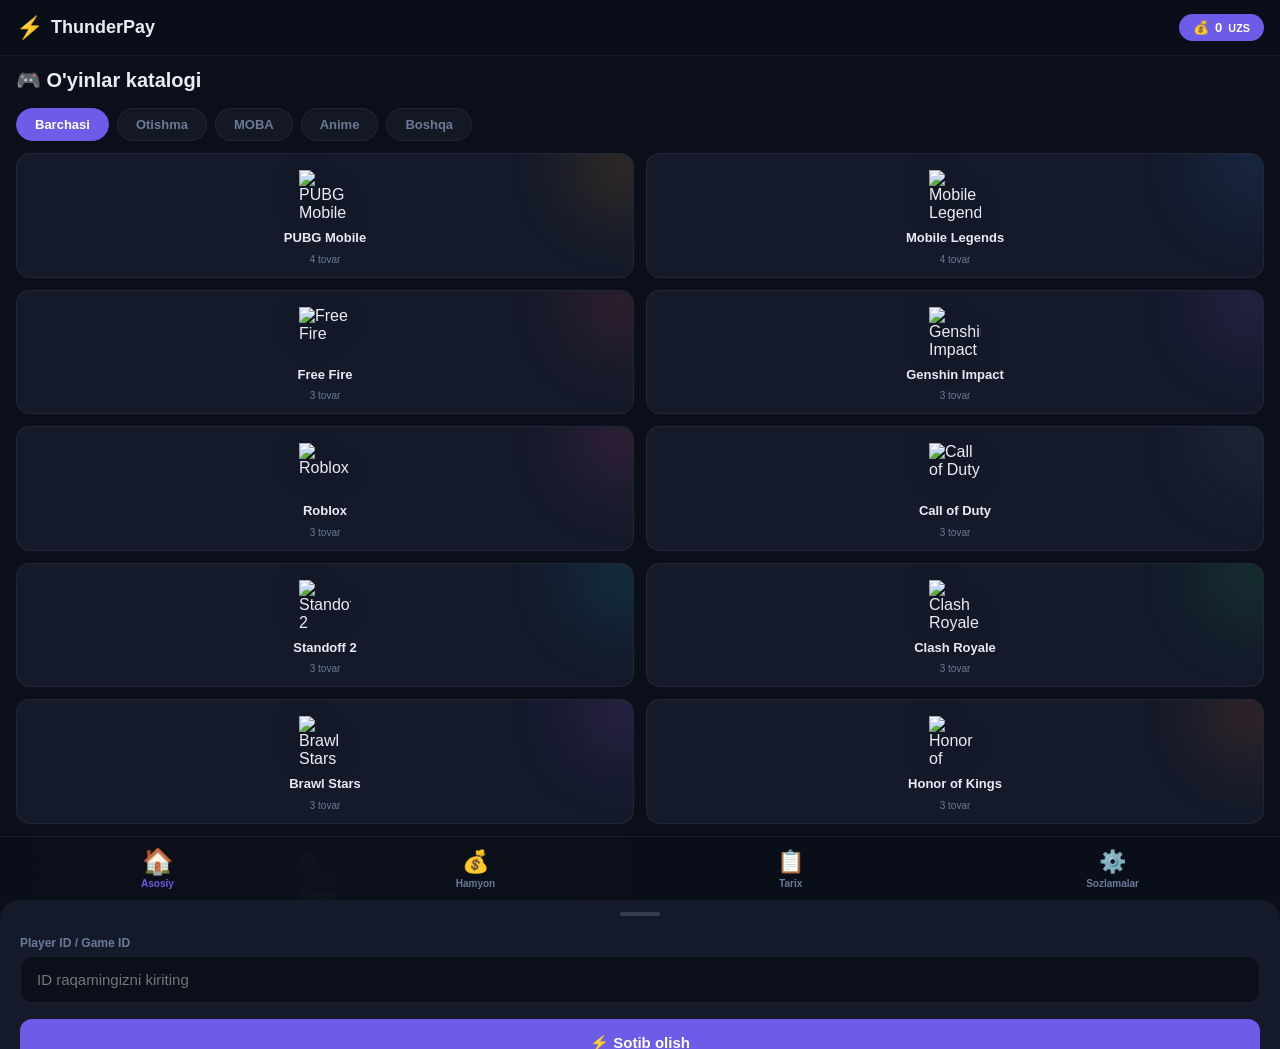
==== commit 4596271c: "Update icons" ====
--- a/index.html
+++ b/index.html
@@ -980,7 +980,7 @@
             },
             {
                 id: 'freefire', name: 'Free Fire', emoji: '🔥', cat: 'shooters',
-                color: '#ef4444',
+                color: '#ef4444', img: 'https://cdn-icons-png.flaticon.com/512/732/732204.png',
                 products: [
                     { sku: 'ff_100', name: '100 Diamonds', price: 12000 },
                     { sku: 'ff_530', name: '530 Diamonds', price: 56000 },
@@ -989,7 +989,7 @@
             },
             {
                 id: 'genshin', name: 'Genshin Impact', emoji: '🌟', cat: 'anime',
-                color: '#8b5cf6',
+                color: '#8b5cf6', img: 'https://cdn-icons-png.flaticon.com/512/10411/10411933.png',
                 products: [
                     { sku: 'gi_60', name: '60 Crystals', price: 15000 },
                     { sku: 'gi_300', name: '300 Crystals', price: 68000 },
@@ -1007,7 +1007,7 @@
             },
             {
                 id: 'codm', name: 'Call of Duty', emoji: '💣', cat: 'shooters',
-                color: '#64748b',
+                color: '#64748b', img: 'https://cdn-icons-png.flaticon.com/512/8621/8621184.png',
                 products: [
                     { sku: 'codm_80', name: '80 CP', price: 12000 },
                     { sku: 'codm_400', name: '400 CP', price: 52000 },
@@ -1016,7 +1016,7 @@
             },
             {
                 id: 'standoff2', name: 'Standoff 2', emoji: '🎯', cat: 'shooters',
-                color: '#06b6d4',
+                color: '#06b6d4', img: 'https://cdn-icons-png.flaticon.com/512/5277/5277561.png',
                 products: [
                     { sku: 'so2_150', name: '150 Gold', price: 15000 },
                     { sku: 'so2_500', name: '500 Gold', price: 45000 },
@@ -1025,7 +1025,7 @@
             },
             {
                 id: 'clashroyale', name: 'Clash Royale', emoji: '👑', cat: 'other',
-                color: '#22c55e',
+                color: '#22c55e', img: 'https://cdn-icons-png.flaticon.com/512/6108/6108154.png',
                 products: [
                     { sku: 'cr_80', name: '80 Gems', price: 12000 },
                     { sku: 'cr_500', name: '500 Gems', price: 55000 },
@@ -1034,7 +1034,7 @@
             },
             {
                 id: 'brawlstars', name: 'Brawl Stars', emoji: '💥', cat: 'other',
-                color: '#a855f7',
+                color: '#a855f7', img: 'https://cdn-icons-png.flaticon.com/512/1892/1892556.png',
                 products: [
                     { sku: 'bs_30', name: '30 Gems', price: 10000 },
                     { sku: 'bs_170', name: '170 Gems', price: 45000 },
@@ -1043,7 +1043,7 @@
             },
             {
                 id: 'hok', name: 'Honor of Kings', emoji: '🏆', cat: 'moba',
-                color: '#f97316',
+                color: '#f97316', img: 'https://cdn-icons-png.flaticon.com/512/2666/2666657.png',
                 products: [
                     { sku: 'hok_60', name: '60 Tokens', price: 13000 },
                     { sku: 'hok_300', name: '300 Tokens', price: 58000 },
@@ -1052,7 +1052,7 @@
             },
             {
                 id: 'tgstars', name: 'Telegram Stars', emoji: '⭐', cat: 'other',
-                color: '#eab308',
+                color: '#eab308', img: 'https://telegram.org/img/t_logo.png',
                 products: [
                     { sku: 'tg_50', name: '50 Stars', price: 5500 },
                     { sku: 'tg_100', name: '100 Stars', price: 10500 },
